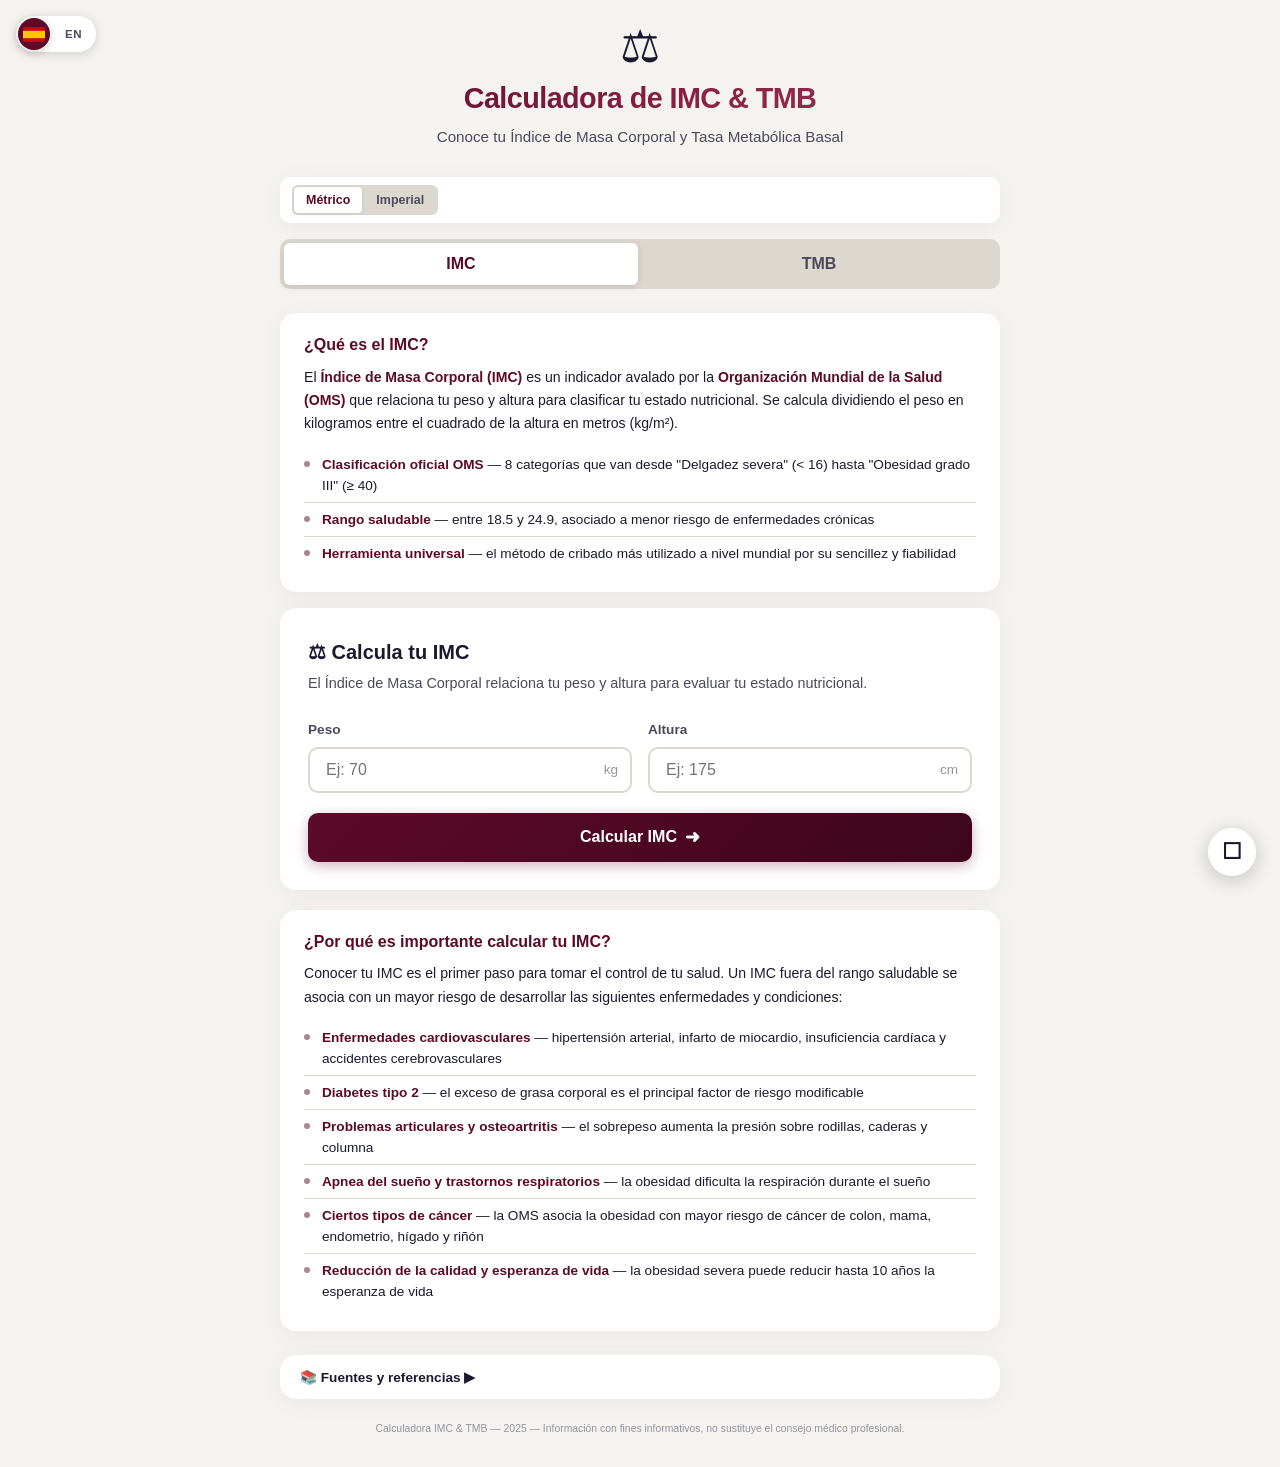
==== index.html @ a9e06d26 "Creación de la calculadora + estilos + scripys" ====
<!DOCTYPE html>
<html lang="es">
<head>
  <meta charset="UTF-8">
  <meta name="viewport" content="width=device-width, initial-scale=1.0">

  <title data-i18n="titulo-pagina">Calculadora IMC y TMB — Calcula tu Índice de Masa Corporal y Tasa Metabólica Basal</title>
  <meta name="description" content="Calcula tu IMC y TMB con medidor animado. Clasificación OMS, déficit y superávit calórico. Gratuito.">
  <meta name="keywords" content="IMC, calculadora IMC, índice masa corporal, TMB, tasa metabólica basal, calorías, déficit calórico, peso saludable">
  <meta name="robots" content="index, follow">
  <meta name="author" content="Calculadora IMC y TMB">
  <meta name="revisit-after" content="7 days">
  <link rel="canonical" href="https://calculadoraimc.es/">

  <meta property="og:title" data-i18n-attr="content" data-i18n-key="og-titulo" content="Calculadora IMC y TMB — Gratuita y con medidor animado">
  <meta property="og:description" data-i18n-attr="content" data-i18n-key="og-desc" content="Calcula tu IMC y TMB al instante. Obtén tu clasificación según la OMS con un medidor visual interactivo.">
  <meta property="og:type" content="website">
  <meta property="og:url" content="https://calculadoraimc.es/">

  <meta name="twitter:card" content="summary_large_image">
  <meta name="twitter:title" data-i18n-attr="content" data-i18n-key="tw-titulo" content="Calculadora IMC y TMB">
  <meta name="twitter:description" data-i18n-attr="content" data-i18n-key="tw-desc" content="Calcula tu IMC y TMB con medidor animado. Clasificación OMS, déficit y superávit calórico.">

  <script type="application/ld+json">
  {
    "@context": "https://schema.org",
    "@type": "WebApplication",
    "name": "Calculadora IMC y TMB",
    "url": "https://calculadoraimc.es/",
    "description": "Calcula tu Índice de Masa Corporal (IMC) y Tasa Metabólica Basal (TMB) de forma gratuita. Incluye medidor animado, clasificación OMS y recomendaciones calóricas.",
    "applicationCategory": "HealthApplication",
    "operatingSystem": "All",
    "browserRequirements": "Requires JavaScript",
    "inLanguage": "es"
  }
  </script>

  <link rel="icon" type="image/svg+xml" href="favicon.svg">
  <link rel="icon" type="image/svg+xml" href="data:image/svg+xml,%3Csvg xmlns='http://www.w3.org/2000/svg' viewBox='0 0 64 64'%3E%3Crect width='64' height='64' rx='12' fill='%235C0A28'/%3E%3Cpath d='M18 36h8l4-18 4 28 4-18 4 8h4' stroke='%23A9A9A9' stroke-width='3.5' fill='none' stroke-linecap='round' stroke-linejoin='round'/%3E%3C/svg%3E">
  <link rel="apple-touch-icon" href="favicon.svg">
  <link rel="stylesheet" href="styles/style.css">
</head>
<body>

  <main class="contenedor">
    <header class="encabezado">
      <div class="icono-encabezado" aria-hidden="true">&#9878;</div>
      <h1 data-i18n="titulo">Calculadora de IMC &amp; TMB</h1>
      <p data-i18n="subtitulo">Conoce tu Índice de Masa Corporal y Tasa Metabólica Basal</p>
    </header>

    <div class="selector-idioma" id="selector-idioma" role="switch" aria-checked="true" aria-label="Cambiar idioma" tabindex="0">
      <div class="pista-idioma" id="pista-idioma">
        <span class="texto-es">ES</span>
        <span class="texto-en">EN</span>
        <div class="deslizador-idioma" id="deslizador-idioma">
          <svg class="bandera" viewBox="0 0 30 20" xmlns="http://www.w3.org/2000/svg">
            <rect width="30" height="20" fill="#C60B1E"/>
            <rect y="5" width="30" height="10" fill="#FFC400"/>
          </svg>
        </div>
      </div>
    </div>

    <div class="barra-herramientas" role="toolbar" aria-label="Opciones">
      <div class="grupo-herramientas">
        <button class="herramienta herramienta-unidad activa" data-unidad="metrico" title="Sistema métrico" aria-label="Cambiar a métrico" data-i18n="metrico">Métrico</button>
        <button class="herramienta herramienta-unidad" data-unidad="imperial" title="Sistema imperial" aria-label="Cambiar a imperial" data-i18n="imperial">Imperial</button>
      </div>
    </div>

    <nav class="pestanas" role="tablist" aria-label="Calculadoras">
      <button class="btn-pestana activo" data-pestana="imc" role="tab" aria-selected="true" id="pestana-imc" aria-controls="panel-imc" data-i18n="pestana-imc">IMC</button>
      <button class="btn-pestana" data-pestana="tmb" role="tab" aria-selected="false" id="pestana-tmb" aria-controls="panel-tmb" data-i18n="pestana-tmb">TMB</button>
    </nav>

    <section class="contenido-pestana activo" id="panel-imc" role="tabpanel" aria-labelledby="pestana-imc">
      <div class="info-box info-superior">
        <h3 class="info-box-titulo" data-i18n="imc-que-es-titulo">¿Qué es el IMC?</h3>
        <p class="info-box-texto" data-i18n="imc-que-es-texto">El <strong>Índice de Masa Corporal (IMC)</strong> es un indicador avalado por la <strong>Organización Mundial de la Salud (OMS)</strong> que relaciona tu peso y altura para clasificar tu estado nutricional. Se calcula dividiendo el peso en kilogramos entre el cuadrado de la altura en metros (kg/m²).</p>
        <ul class="info-box-lista" data-i18n="imc-que-es-lista">
          <li><strong>Clasificación oficial OMS</strong> — 8 categorías que van desde "Delgadez severa" (&lt; 16) hasta "Obesidad grado III" (≥ 40)</li>
          <li><strong>Rango saludable</strong> — entre 18.5 y 24.9, asociado a menor riesgo de enfermedades crónicas</li>
          <li><strong>Herramienta universal</strong> — el método de cribado más utilizado a nivel mundial por su sencillez y fiabilidad</li>
        </ul>
      </div>
      <article class="tarjeta">
        <header class="encabezado-tarjeta">
          <h2 data-i18n="imc-titulo">&#9878; Calcula tu IMC</h2>
          <p data-i18n="imc-desc">El Índice de Masa Corporal relaciona tu peso y altura para evaluar tu estado nutricional.</p>
        </header>
        <form id="formulario-imc" class="formulario" novalidate>
          <div class="fila-formulario">
            <div class="grupo-formulario">
              <label for="peso-imc" data-i18n="peso">Peso <span class="unidad" id="unidad-peso-imc">(kg)</span></label>
              <div class="envoltorio-input">
                <input type="number" id="peso-imc" name="peso" data-i18n-placeholder="placeholder-peso" placeholder="Ej: 70" min="1" max="500" step="0.1" required>
                <span class="unidad-input" id="unidad-input-peso-imc" aria-hidden="true">kg</span>
              </div>
            </div>
            <div class="grupo-formulario">
              <label for="altura-imc" data-i18n="altura">Altura <span class="unidad" id="unidad-altura-imc">(cm)</span></label>
              <div class="envoltorio-input">
                <input type="number" id="altura-imc" name="altura" data-i18n-placeholder="placeholder-altura" placeholder="Ej: 175" min="1" max="300" step="0.1" required>
                <span class="unidad-input" id="unidad-input-altura-imc" aria-hidden="true">cm</span>
              </div>
            </div>
          </div>
          <button type="submit" class="btn btn-primario" id="btn-imc">
            <span class="texto-btn" data-i18n="btn-imc">Calcular IMC</span>
            <span class="icono-btn" aria-hidden="true">&#10140;</span>
          </button>
        </form>
      </article>

      <div class="tarjeta-resultado" id="resultado-imc" style="display:none" role="region" aria-live="polite">
        <div class="contenedor-medidor">
          <svg class="svg-medidor" viewBox="0 0 300 270" aria-hidden="true">
            <defs>
              <linearGradient id="gradiente-medidor" x1="0%" y1="0%" x2="100%" y2="0%">
                <stop offset="0%"   stop-color="#dc2626"/>
                <stop offset="14%"  stop-color="#ef4444"/>
                <stop offset="22%"  stop-color="#f59e0b"/>
                <stop offset="35%"  stop-color="#10b981"/>
                <stop offset="50%"  stop-color="#10b981"/>
                <stop offset="65%"  stop-color="#f59e0b"/>
                <stop offset="78%"  stop-color="#f97316"/>
                <stop offset="90%"  stop-color="#ef4444"/>
                <stop offset="100%" stop-color="#dc2626"/>
              </linearGradient>
            </defs>
            <path class="fondo-medidor" d="M 65.15 234.85 A 120 120 0 1 1 234.85 234.85" fill="none" stroke="#d4d4d4" stroke-width="24" stroke-linecap="round"/>
            <path class="relleno-medidor" id="relleno-medidor" d="M 65.15 234.85 A 120 120 0 1 1 234.85 234.85" fill="none" stroke="url(#gradiente-medidor)" stroke-width="24" stroke-linecap="round" stroke-dasharray="565.487 565.487" stroke-dashoffset="565.487" style="transition: stroke-dashoffset 1.2s cubic-bezier(0.25, 0.46, 0.45, 0.94);"/>
          </svg>
          <output class="valor-medidor" id="valor-medidor" for="peso-imc altura-imc">--</output>
          <span class="etiqueta-medidor" data-i18n="etiqueta-imc">IMC</span>
        </div>

        <div class="info-resultado">
          <div class="categoria-resultado" id="categoria-imc"></div>
          <div class="detalle-resultado" id="detalle-imc"></div>
        </div>

        <div class="rango-peso-ideal" id="rango-peso-ideal" style="display:none">
          <strong data-i18n="peso-ideal-label">&#9679; Peso saludable para tu altura:</strong>
          <span id="texto-rango-peso"></span>
        </div>

        <div class="tabla-imc" role="table" aria-label="Clasificación del IMC según la OMS">
          <div class="encabezado-tabla" role="row" data-i18n="tabla-titulo">Clasificaci&oacute;n del IMC</div>
          <div class="fila-tabla" role="row" data-min="0" data-max="16"><span role="cell">&lt; 16</span><span role="cell" data-i18n="cat-severa">Delgadez severa</span></div>
          <div class="fila-tabla" role="row" data-min="16" data-max="17"><span role="cell">16 - 16.99</span><span role="cell" data-i18n="cat-moderada">Delgadez moderada</span></div>
          <div class="fila-tabla" role="row" data-min="17" data-max="18.5"><span role="cell">17 - 18.49</span><span role="cell" data-i18n="cat-leve">Delgadez leve</span></div>
          <div class="fila-tabla" role="row" data-min="18.5" data-max="25"><span role="cell">18.5 - 24.99</span><span role="cell" data-i18n="cat-normal">Normal</span></div>
          <div class="fila-tabla" role="row" data-min="25" data-max="30"><span role="cell">25 - 29.99</span><span role="cell" data-i18n="cat-sobrepeso">Sobrepeso</span></div>
          <div class="fila-tabla" role="row" data-min="30" data-max="35"><span role="cell">30 - 34.99</span><span role="cell" data-i18n="cat-ob1">Obesidad grado I</span></div>
          <div class="fila-tabla" role="row" data-min="35" data-max="40"><span role="cell">35 - 39.99</span><span role="cell" data-i18n="cat-ob2">Obesidad grado II</span></div>
          <div class="fila-tabla" role="row" data-min="40" data-max="99"><span role="cell">&ge; 40</span><span role="cell" data-i18n="cat-ob3">Obesidad grado III</span></div>
        </div>
      </div>

      <div class="info-box info-inferior">
        <h3 class="info-box-titulo" data-i18n="imc-importancia-titulo">¿Por qué es importante calcular tu IMC?</h3>
        <p class="info-box-texto" data-i18n="imc-importancia-texto">Conocer tu IMC es el primer paso para tomar el control de tu salud. Un IMC fuera del rango saludable se asocia con un mayor riesgo de desarrollar las siguientes enfermedades y condiciones:</p>
        <ul class="info-box-lista" data-i18n="imc-importancia-lista">
          <li><strong>Enfermedades cardiovasculares</strong> — hipertensión arterial, infarto de miocardio, insuficiencia cardíaca y accidentes cerebrovasculares</li>
          <li><strong>Diabetes tipo 2</strong> — el exceso de grasa corporal es el principal factor de riesgo modificable</li>
          <li><strong>Problemas articulares y osteoartritis</strong> — el sobrepeso aumenta la presión sobre rodillas, caderas y columna</li>
          <li><strong>Apnea del sueño y trastornos respiratorios</strong> — la obesidad dificulta la respiración durante el sueño</li>
          <li><strong>Ciertos tipos de cáncer</strong> — la OMS asocia la obesidad con mayor riesgo de cáncer de colon, mama, endometrio, hígado y riñón</li>
          <li><strong>Reducción de la calidad y esperanza de vida</strong> — la obesidad severa puede reducir hasta 10 años la esperanza de vida</li>
        </ul>
      </div>
    </section>

    <section class="contenido-pestana" id="panel-tmb" role="tabpanel" aria-labelledby="pestana-tmb">
      <div class="info-box info-superior">
        <h3 class="info-box-titulo" data-i18n="tmb-que-es-titulo">¿Qué es la Tasa Metabólica Basal?</h3>
        <p class="info-box-texto" data-i18n="tmb-que-es-texto">La <strong>Tasa Metabólica Basal (TMB)</strong> es la cantidad mínima de energía que tu cuerpo necesita en reposo para mantener las funciones vitales: respirar, bombear sangre, mantener la temperatura corporal y la actividad celular. Representa entre el <strong>60 y el 75 %</strong> del gasto calórico total diario.</p>
        <ul class="info-box-lista" data-i18n="tmb-que-es-lista">
          <li><strong>Ecuación Mifflin-St Jeor</strong> — reconocida por la comunidad científica como la más precisa para la población general (1990)</li>
          <li><strong>60–75 % del gasto diario</strong> — la mayor parte de las calorías que quemas son solo para mantenerte vivo</li>
          <li><strong>Factores determinantes</strong> — peso, altura, edad, sexo y composición corporal influyen directamente en tu TMB</li>
        </ul>
      </div>
      <article class="tarjeta">
        <header class="encabezado-tarjeta">
          <h2 data-i18n="tmb-titulo">&#9881; Calcula tu TMB</h2>
          <p data-i18n="tmb-desc">La Tasa Metabólica Basal son las calor&iacute;as que consumes en reposo. Con ella podr&aacute;s planificar tu dieta con precisi&oacute;n.</p>
        </header>
        <form id="formulario-tmb" class="formulario" novalidate>
          <div class="fila-formulario fila-formulario-3">
            <div class="grupo-formulario">
              <label for="peso-tmb" data-i18n="peso">Peso <span class="unidad" id="unidad-peso-tmb">(kg)</span></label>
              <div class="envoltorio-input">
                <input type="number" id="peso-tmb" name="peso" data-i18n-placeholder="placeholder-peso" placeholder="Ej: 70" min="1" max="500" step="0.1" required>
                <span class="unidad-input" id="unidad-input-peso-tmb" aria-hidden="true">kg</span>
              </div>
            </div>
            <div class="grupo-formulario">
              <label for="altura-tmb" data-i18n="altura">Altura <span class="unidad" id="unidad-altura-tmb">(cm)</span></label>
              <div class="envoltorio-input">
                <input type="number" id="altura-tmb" name="altura" data-i18n-placeholder="placeholder-altura" placeholder="Ej: 175" min="1" max="300" step="0.1" required>
                <span class="unidad-input" id="unidad-input-altura-tmb" aria-hidden="true">cm</span>
              </div>
            </div>
            <div class="grupo-formulario">
              <label for="edad-tmb" data-i18n="edad">Edad <span class="unidad">(a&ntilde;os)</span></label>
              <div class="envoltorio-input">
                <input type="number" id="edad-tmb" name="edad" placeholder="Ej: 25" min="1" max="120" required>
                <span class="unidad-input" aria-hidden="true">a&ntilde;os</span>
              </div>
            </div>
          </div>

          <div class="fila-formulario">
            <div class="grupo-formulario">
              <label data-i18n="sexo">Sexo</label>
              <div class="grupo-radio">
                <label class="btn-radio">
                  <input type="radio" name="sexo" value="hombre" checked>
                  <span class="indicador-radio" aria-hidden="true"></span>
                  <span class="etiqueta-radio" data-i18n="hombre">Hombre</span>
                </label>
                <label class="btn-radio">
                  <input type="radio" name="sexo" value="mujer">
                  <span class="indicador-radio" aria-hidden="true"></span>
                  <span class="etiqueta-radio" data-i18n="mujer">Mujer</span>
                </label>
              </div>
            </div>
            <div class="grupo-formulario">
              <label for="actividad-tmb" data-i18n="actividad">Nivel de actividad</label>
              <div class="envoltorio-select">
                <select id="actividad-tmb" name="actividad" required>
                  <option value="1.2" data-i18n="act-sed">Sedentario — poco o ning&uacute;n ejercicio</option>
                  <option value="1.375" data-i18n="act-lig">Ligero — 1-3 d&iacute;as/semana</option>
                  <option value="1.55" selected data-i18n="act-mod">Moderado — 3-5 d&iacute;as/semana</option>
                  <option value="1.725" data-i18n="act-act">Activo — 6-7 d&iacute;as/semana</option>
                  <option value="1.9" data-i18n="act-ext">Muy activo — 2 veces/d&iacute;a o trabajo f&iacute;sico</option>
                </select>
                <span class="flecha-select" aria-hidden="true">&#9660;</span>
              </div>
            </div>
          </div>

          <button type="submit" class="btn btn-primario" id="btn-tmb">
            <span class="texto-btn" data-i18n="btn-tmb">Calcular TMB</span>
            <span class="icono-btn" aria-hidden="true">&#10140;</span>
          </button>
        </form>
      </article>

      <div class="tarjeta-resultado" id="resultado-tmb" style="display:none" role="region" aria-live="polite">
        <div class="cuadricula-tmb">
          <div class="metrica-tmb">
            <output class="valor-metrica" id="tmb-valor">0</output>
            <div class="etiqueta-metrica">TMB <span class="unidad">kcal/d&iacute;a</span></div>
            <div class="descripcion-metrica" data-i18n="desc-tmb">Metabolismo basal en reposo</div>
          </div>
          <div class="separador-tmb" aria-hidden="true">&rarr;</div>
          <div class="metrica-tmb">
            <output class="valor-metrica" id="tdee-valor">0</output>
            <div class="etiqueta-metrica">TDEE <span class="unidad">kcal/d&iacute;a</span></div>
            <div class="descripcion-metrica" data-i18n="desc-tdee">Gasto energ&eacute;tico total</div>
          </div>
        </div>

        <div class="recomendaciones-tmb">
          <div class="tarjeta-recomendacion recomendacion-deficit">
            <div class="titulo-recomendacion" data-i18n="deficit-tit">D&eacute;ficit <span class="emoji-recomendacion" aria-hidden="true">&#128200;</span></div>
            <output class="valor-recomendacion" id="deficit-valor">0</output>
            <div class="descripcion-recomendacion" data-i18n="deficit-desc">kcal/d&iacute;a para perder <span id="perdida-valor">0</span> <span class="unidad-perdida" id="unidad-perdida">kg</span>/semana</div>
          </div>
          <div class="tarjeta-recomendacion recomendacion-mant">
            <div class="titulo-recomendacion" data-i18n="mant-tit">Mantenimiento <span class="emoji-recomendacion" aria-hidden="true">&#9888;</span></div>
            <output class="valor-recomendacion" id="mant-valor">0</output>
            <div class="descripcion-recomendacion" data-i18n="mant-desc">kcal/d&iacute;a para mantener tu peso</div>
          </div>
          <div class="tarjeta-recomendacion recomendacion-super">
            <div class="titulo-recomendacion" data-i18n="super-tit">Super&aacute;vit <span class="emoji-recomendacion" aria-hidden="true">&#128170;</span></div>
            <output class="valor-recomendacion" id="superavit-valor">0</output>
            <div class="descripcion-recomendacion" data-i18n="super-desc">kcal/d&iacute;a para ganar <span id="ganancia-valor">0</span> <span class="unidad-ganancia" id="unidad-ganancia">kg</span>/semana</div>
          </div>
        </div>

        <div class="nota-tmb" data-i18n="tmb-nota">
          <strong>&#9432; Nota:</strong> Estas cifras son estimaciones basadas en la ecuaci&oacute;n Mifflin-St Jeor. Consulta a un profesional de la salud antes de iniciar cualquier dieta o plan de ejercicio.
        </div>
      </div>

      <div class="info-box info-inferior">
        <h3 class="info-box-titulo" data-i18n="tmb-importancia-titulo">¿Por qué es importante calcular tu TMB?</h3>
        <p class="info-box-texto" data-i18n="tmb-importancia-texto">Conocer tu TMB es la base de cualquier plan nutricional respaldado por la ciencia. Te permite entender cuánta energía gasta tu cuerpo y ajustar tu alimentación según tus objetivos:</p>
        <ul class="info-box-lista" data-i18n="tmb-importancia-lista">
          <li><strong>Calcular tu Gasto Energético Total (TDEE)</strong> — multiplicando tu TMB por tu nivel de actividad física (1.2 a 1.9) obtienes las calorías que realmente necesitas al día</li>
          <li><strong>Perder peso de forma controlada</strong> — un déficit de ~500 kcal/día permite perder aproximadamente 0.5 kg por semana de manera segura</li>
          <li><strong>Ganar masa muscular</strong> — un superávit de ~300–500 kcal/día proporciona la energía extra necesaria para la síntesis muscular</li>
          <li><strong>Mantener tu peso a largo plazo</strong> — ajustar tu ingesta a tu TDEE evita el efecto rebote después de una dieta</li>
          <li><strong>Planificar según tu actividad</strong> — desde sedentario (×1.2) hasta muy activo (×1.9), adaptas tu nutrición a tu estilo de vida real</li>
        </ul>
      </div>
    </section>

    <div class="referencias" id="referencias">
      <button class="ref-toggle" id="ref-toggle" data-i18n="ref-titulo">📚 Fuentes y referencias ▶</button>
      <div class="ref-lista" id="ref-lista">
        <ol>
          <li><a href="https://www.who.int/news-room/fact-sheets/detail/obesity-and-overweight" target="_blank" rel="noopener noreferrer" data-i18n="ref-1">WHO — Obesity and overweight (clasificación del IMC y prevalencia global)</a></li>
          <li><a href="https://www.who.int/data/gho/data/themes/topics/topic-details/GHO/body-mass-index" target="_blank" rel="noopener noreferrer" data-i18n="ref-2">WHO Global Health Observatory — Body mass index (BMI) data portal</a></li>
          <li><a href="https://www.cdc.gov/bmi/adult-calculator/bmi-categories.html" target="_blank" rel="noopener noreferrer" data-i18n="ref-3">CDC — Adult BMI Categories (clasificación oficial de EE.UU.)</a></li>
          <li><a href="https://www.nhlbi.nih.gov/health/educational/lose_wt/BMI/bmicalc.htm" target="_blank" rel="noopener noreferrer" data-i18n="ref-4">NHLBI / NIH — Calculate Your BMI (National Heart, Lung, and Blood Institute)</a></li>
          <li><a href="https://www.heart.org/en/healthy-living/healthy-eating/losing-weight/bmi-in-adults" target="_blank" rel="noopener noreferrer" data-i18n="ref-5">American Heart Association — Body Mass Index in Adults</a></li>
          <li><a href="https://pubmed.ncbi.nlm.nih.gov/2305711/" target="_blank" rel="noopener noreferrer" data-i18n="ref-6">PubMed / NIH — Mifflin-St Jeor original study (Am J Clin Nutr, 1990)</a></li>
          <li><a href="https://www.aesan.gob.es/" target="_blank" rel="noopener noreferrer" data-i18n="ref-7">AESAN — Agencia Española de Seguridad Alimentaria y Nutrición</a></li>
          <li><a href="https://www.seen.es/calculadoras/calculadora-imc" target="_blank" rel="noopener noreferrer" data-i18n="ref-8">SEEN — Sociedad Española de Endocrinología y Nutrición</a></li>
        </ol>
      </div>
    </div>
  </main>

  <footer class="pie-pagina">
    <p><small data-i18n="footer">Calculadora IMC &amp; TMB &mdash; 2025 &mdash; Informaci&oacute;n con fines informativos, no sustituye el consejo m&eacute;dico profesional.</small></p>
  </footer>

  <button class="herramienta btn-modo-oscuro-fijo" id="btn-modo-oscuro" title="Modo oscuro" aria-label="Alternar modo oscuro">
    <span class="icono-modo" id="icono-modo">&#9790;</span>
  </button>

  <script src="scripts/script.js" defer></script>
</body>
</html>
---- styles/style.css ----
/* ============================================
   Calculadora IMC & TMB — Estilos
   Paleta: Deep Burgundy #5C0A28 | Silver #A9A9A9
   ============================================ */

 *,*::before,*::after {
  box-sizing: border-box;
  margin: 0;
  padding: 0;
}

:root {
  --vino: #5C0A28;
  --vino-oscuro: #3D051B;
  --vino-claro: #7A1C3D;
  --vino-brillante: #A83256;
  --plata: #A9A9A9;
  --plata-claro: #D4D4D4;
  --plata-oscuro: #808080;
  --fondo: #F5F3F0;
  --superficie: #FFFFFF;
  --texto: #1a1a2e;
  --texto-secundario: #4a4a5a;
  --texto-sutil: #9494a0;
  --borde: #dcd8d0;
  --borde-enfoque: #5C0A28;
  --exito: #10b981;
  --exito-fondo: #ecfdf5;
  --advertencia: #f59e0b;
  --advertencia-fondo: #fffbeb;
  --peligro: #ef4444;
  --peligro-fondo: #fef2f2;
  --naranja: #f97316;
  --naranja-fondo: #fff7ed;
  --purpura: #8b5cf6;
  --purpura-fondo: #f5f3ff;

  --sombra: 0 4px 24px rgba(92,10,40,0.06);
  --sombra-fuerte: 0 8px 32px rgba(92,10,40,0.10);
  --radio: 16px;
  --radio-pequeno: 10px;
  --radio-mini: 6px;
  --transicion: 0.3s cubic-bezier(0.4, 0, 0.2, 1);
}

html[data-tema="oscuro"] {
  --vino: #A83256;
  --vino-oscuro: #8B1A3E;
  --vino-claro: #C44A6E;
  --vino-brillante: #E06686;
  --plata: #808080;
  --plata-claro: #4a4a5a;
  --plata-oscuro: #A9A9A9;
  --fondo: #121212;
  --superficie: #1e1e2e;
  --texto: #e4e4e7;
  --texto-secundario: #a1a1aa;
  --texto-sutil: #71717a;
  --borde: #3f3f46;
  --borde-enfoque: #A83256;
  --exito-fondo: #064e3b;
  --advertencia-fondo: #451a03;
  --peligro-fondo: #450a0a;
  --naranja-fondo: #431407;
  --purpura-fondo: #2e1065;

  --sombra: 0 4px 24px rgba(0,0,0,0.4);
  --sombra-fuerte: 0 8px 32px rgba(0,0,0,0.5);
}

html {
  font-size: 16px;
  scroll-behavior: smooth;
}

body {
  font-family: -apple-system, BlinkMacSystemFont, 'Segoe UI', Roboto, 'Helvetica Neue', Arial, sans-serif;
  background: var(--fondo);
  color: var(--texto);
  line-height: 1.6;
  min-height: 100vh;
  display: flex;
  flex-direction: column;
  align-items: center;
  padding: 24px;
}

/* ==========================================
   Encabezado
   ========================================== */

.encabezado {
  text-align: center;
  margin-bottom: 28px;
}

.icono-encabezado {
  font-size: 2.8rem;
  line-height: 1;
  margin-bottom: 6px;
}

.encabezado h1 {
  font-size: 1.8rem;
  font-weight: 800;
  letter-spacing: -0.02em;
  background: linear-gradient(135deg, var(--vino), var(--vino-brillante));
  -webkit-background-clip: text;
  background-clip: text;
  -webkit-text-fill-color: transparent;
  margin-bottom: 4px;
}

.encabezado p {
  color: var(--texto-secundario);
  font-size: 0.95rem;
}

/* ==========================================
   Barra de herramientas
   ========================================== */

.barra-herramientas {
  display: flex;
  align-items: center;
  gap: 8px;
  margin-bottom: 16px;
  padding: 8px 12px;
  background: var(--superficie);
  border-radius: var(--radio-pequeno);
  box-shadow: var(--sombra);
}

.grupo-herramientas {
  display: flex;
  gap: 2px;
  background: var(--borde);
  border-radius: var(--radio-mini);
  padding: 2px;
}

.herramienta {
  padding: 6px 12px;
  border: none;
  background: transparent;
  color: var(--texto-secundario);
  font-size: 0.78rem;
  font-weight: 600;
  border-radius: 4px;
  cursor: pointer;
  transition: var(--transicion);
  font-family: inherit;
}

.herramienta:hover {
  color: var(--texto);
}

.herramienta.activa {
  background: var(--superficie);
  color: var(--vino);
  box-shadow: 0 1px 4px rgba(0,0,0,0.08);
}

.btn-modo-oscuro-fijo {
  position: fixed;
  bottom: 24px;
  right: 24px;
  z-index: 999;
  width: 48px;
  height: 48px;
  padding: 0;
  border: none;
  background: var(--superficie);
  color: var(--texto);
  font-size: 1.4rem;
  line-height: 1;
  border-radius: 50%;
  cursor: pointer;
  box-shadow: 0 4px 20px rgba(0,0,0,0.2);
  transition: transform 0.3s ease, box-shadow 0.3s ease, background 0.3s ease;
  display: flex;
  align-items: center;
  justify-content: center;
}

.btn-modo-oscuro-fijo:hover {
  transform: scale(1.1);
  box-shadow: 0 6px 28px rgba(0,0,0,0.3);
}

.btn-modo-oscuro-fijo:active {
  transform: scale(0.95);
}

.icono-modo {
  display: inline-block;
  transition: transform 0.3s ease;
  pointer-events: none;
}

html[data-tema="oscuro"] .icono-modo {
  transform: rotate(360deg);
}

/* ==========================================
   Selector de idioma (toggler deslizante)
   ========================================== */

.selector-idioma {
  position: fixed;
  top: 16px;
  left: 16px;
  z-index: 1000;
  cursor: pointer;
  user-select: none;
}

.pista-idioma {
  position: relative;
  width: 80px;
  height: 36px;
  background: var(--superficie);
  border-radius: 18px;
  box-shadow: 0 2px 12px rgba(0,0,0,0.15);
  display: flex;
  align-items: center;
  justify-content: space-between;
  padding: 0 14px;
  transition: background 0.3s ease;
}

.texto-es,
.texto-en {
  font-size: 0.72rem;
  font-weight: 700;
  color: var(--texto-secundario);
  z-index: 1;
  pointer-events: none;
  letter-spacing: 0.5px;
}

.deslizador-idioma {
  position: absolute;
  top: 2px;
  left: 2px;
  width: 32px;
  height: 32px;
  border-radius: 50%;
  background: var(--vino);
  box-shadow: 0 2px 8px rgba(0,0,0,0.2);
  transition: left 0.35s cubic-bezier(0.4, 0, 0.2, 1);
  display: flex;
  align-items: center;
  justify-content: center;
  overflow: hidden;
  z-index: 2;
  pointer-events: none;
}

.selector-idioma.en .deslizador-idioma {
  left: calc(100% - 34px);
}

.bandera {
  width: 22px;
  height: 15px;
  border-radius: 2px;
  display: block;
}

/* ==========================================
   Rango peso ideal
   ========================================== */

.rango-peso-ideal {
  font-size: 0.85rem;
  color: var(--texto);
  background: var(--exito-fondo);
  padding: 10px 14px;
  border-radius: var(--radio-pequeno);
  margin-bottom: 16px;
  border-left: 3px solid var(--exito);
  text-align: center;
}

.rango-peso-ideal strong {
  display: block;
  margin-bottom: 2px;
}

/* ==========================================
   Contenedor
   ========================================== */

.contenedor {
  width: 100%;
  max-width: 720px;
}

/* ==========================================
   Pestañas
   ========================================== */

.pestanas {
  display: flex;
  gap: 4px;
  background: var(--borde);
  border-radius: var(--radio-pequeno);
  padding: 4px;
  margin-bottom: 24px;
}

.btn-pestana {
  flex: 1;
  padding: 12px 20px;
  border: none;
  background: transparent;
  color: var(--texto-secundario);
  font-size: 1rem;
  font-weight: 600;
  border-radius: var(--radio-mini);
  cursor: pointer;
  transition: var(--transicion);
}

.btn-pestana:hover {
  color: var(--texto);
  background: rgba(255,255,255,0.5);
}

.btn-pestana.activo {
  background: var(--superficie);
  color: var(--vino);
  box-shadow: 0 2px 8px rgba(92,10,40,0.12);
}

.contenido-pestana {
  display: none;
  animation: aparecer 0.4s ease;
}

.contenido-pestana.activo {
  display: block;
}

@keyframes aparecer {
  from { opacity: 0; transform: translateY(12px); }
  to { opacity: 1; transform: translateY(0); }
}

/* ==========================================
   Info boxes (superior / inferior)
   ========================================== */

.info-box {
  background: var(--superficie);
  border-radius: var(--radio);
  box-shadow: var(--sombra);
  padding: 22px 24px;
}

.info-superior {
  margin-bottom: 16px;
}

.info-inferior {
  margin-top: 20px;
}

.info-box-titulo {
  font-size: 1rem;
  font-weight: 700;
  color: var(--vino);
  margin-bottom: 10px;
  line-height: 1.3;
}

.info-box-texto {
  font-size: 0.88rem;
  line-height: 1.65;
  color: var(--texto);
  margin-bottom: 12px;
}

.info-box-texto strong,
.info-box-lista strong {
  color: var(--vino);
  font-weight: 600;
}

.info-box-lista {
  list-style: none;
  padding: 0;
  margin: 0;
}

.info-box-lista li {
  position: relative;
  padding: 6px 0 6px 18px;
  font-size: 0.85rem;
  line-height: 1.55;
  color: var(--texto);
  border-bottom: 1px solid var(--borde);
}

.info-box-lista li:last-child {
  border-bottom: none;
}

.info-box-lista li::before {
  content: '';
  position: absolute;
  left: 0;
  top: 13px;
  width: 6px;
  height: 6px;
  border-radius: 50%;
  background: var(--vino);
  opacity: 0.5;
}

/* ==========================================
   Referencias (collapsible)
   ========================================== */

.referencias {
  margin-top: 24px;
  background: var(--superficie);
  border-radius: var(--radio);
  box-shadow: var(--sombra);
  overflow: hidden;
}

.ref-toggle {
  width: 100%;
  padding: 14px 20px;
  border: none;
  background: transparent;
  color: var(--texto);
  font-size: 0.85rem;
  font-weight: 600;
  cursor: pointer;
  text-align: left;
  font-family: inherit;
  transition: background 0.2s ease;
}

.ref-toggle:hover {
  background: rgba(92,10,40,0.04);
}

html[data-tema="oscuro"] .ref-toggle:hover {
  background: rgba(168,50,86,0.1);
}

.ref-lista {
  display: none;
  padding: 0 20px 16px;
}

.ref-lista ol {
  margin: 0;
  padding: 0 0 0 20px;
}

.ref-lista li {
  font-size: 0.8rem;
  line-height: 1.6;
  color: var(--texto-secundario);
  padding: 2px 0;
}

.ref-lista a {
  color: var(--vino);
  text-decoration: none;
  word-break: break-all;
}

.ref-lista a:hover {
  text-decoration: underline;
}

/* ==========================================
   Tarjeta
   ========================================== */

.tarjeta {
  background: var(--superficie);
  border-radius: var(--radio);
  box-shadow: var(--sombra);
  padding: 28px;
  margin-bottom: 20px;
}

.encabezado-tarjeta {
  margin-bottom: 24px;
}

.encabezado-tarjeta h2 {
  font-size: 1.25rem;
  font-weight: 700;
  margin-bottom: 4px;
  display: flex;
  align-items: center;
  gap: 8px;
}

.encabezado-tarjeta p {
  color: var(--texto-secundario);
  font-size: 0.9rem;
}

/* ==========================================
   Formulario
   ========================================== */

.formulario {
  display: flex;
  flex-direction: column;
  gap: 20px;
}

.fila-formulario {
  display: grid;
  grid-template-columns: 1fr 1fr;
  gap: 16px;
}

.fila-formulario-3 {
  grid-template-columns: 1fr 1fr 1fr;
}

.grupo-formulario {
  display: flex;
  flex-direction: column;
  gap: 6px;
}

.grupo-formulario label {
  font-size: 0.85rem;
  font-weight: 600;
  color: var(--texto-secundario);
}

.unidad {
  color: var(--texto-sutil);
  font-weight: 400;
}

.envoltorio-input {
  position: relative;
}

.envoltorio-input input,
.envoltorio-select select {
  width: 100%;
  padding: 12px 16px;
  padding-right: 44px;
  border: 2px solid var(--borde);
  border-radius: var(--radio-pequeno);
  font-size: 1rem;
  background: var(--superficie);
  color: var(--texto);
  transition: var(--transicion);
  outline: none;
  -moz-appearance: textfield;
}

.envoltorio-input input::-webkit-outer-spin-button,
.envoltorio-input input::-webkit-inner-spin-button {
  -webkit-appearance: none;
  margin: 0;
}

.envoltorio-input input:focus {
  border-color: var(--borde-enfoque);
  box-shadow: 0 0 0 3px rgba(92,10,40,0.10);
}

.unidad-input {
  position: absolute;
  right: 14px;
  top: 50%;
  transform: translateY(-50%);
  color: var(--texto-sutil);
  font-size: 0.85rem;
  font-weight: 500;
  pointer-events: none;
}

.envoltorio-select {
  position: relative;
}

.envoltorio-select select {
  padding-right: 40px;
  appearance: none;
  -webkit-appearance: none;
  cursor: pointer;
  background: var(--superficie);
}

.envoltorio-select select:focus {
  border-color: var(--borde-enfoque);
  box-shadow: 0 0 0 3px rgba(92,10,40,0.10);
}

.flecha-select {
  position: absolute;
  right: 14px;
  top: 50%;
  transform: translateY(-50%);
  color: var(--texto-sutil);
  font-size: 0.65rem;
  pointer-events: none;
}

/* ==========================================
   Radio buttons
   ========================================== */

.grupo-radio {
  display: flex;
  gap: 12px;
}

.btn-radio {
  flex: 1;
  display: flex;
  align-items: center;
  gap: 8px;
  padding: 10px 16px;
  border: 2px solid var(--borde);
  border-radius: var(--radio-pequeno);
  cursor: pointer;
  transition: var(--transicion);
  position: relative;
}

.btn-radio:hover {
  border-color: var(--vino);
  background: rgba(92,10,40,0.03);
}

.btn-radio input {
  position: absolute;
  opacity: 0;
  pointer-events: none;
}

.btn-radio input:checked + .indicador-radio {
  border-color: var(--vino);
  background: var(--vino);
}

.btn-radio input:checked + .indicador-radio::after {
  transform: scale(1);
}

.btn-radio input:checked ~ .etiqueta-radio {
  color: var(--vino);
  font-weight: 600;
}

.indicador-radio {
  width: 20px;
  height: 20px;
  border: 2px solid var(--texto-sutil);
  border-radius: 50%;
  display: flex;
  align-items: center;
  justify-content: center;
  transition: var(--transicion);
  flex-shrink: 0;
}

.indicador-radio::after {
  content: '';
  width: 8px;
  height: 8px;
  background: white;
  border-radius: 50%;
  transform: scale(0);
  transition: var(--transicion);
}

.etiqueta-radio {
  font-size: 0.9rem;
  font-weight: 500;
  transition: var(--transicion);
}

/* ==========================================
   Botón
   ========================================== */

.btn {
  display: inline-flex;
  align-items: center;
  justify-content: center;
  gap: 8px;
  padding: 14px 28px;
  border: none;
  border-radius: var(--radio-pequeno);
  font-size: 1rem;
  font-weight: 600;
  cursor: pointer;
  transition: var(--transicion);
  width: 100%;
}

.btn-primario {
  background: linear-gradient(135deg, var(--vino), var(--vino-oscuro));
  color: white;
  box-shadow: 0 4px 14px rgba(92,10,40,0.30);
}

.btn-primario:hover {
  transform: translateY(-2px);
  box-shadow: 0 6px 20px rgba(92,10,40,0.40);
}

.btn-primario:active {
  transform: translateY(0);
}

.icono-btn {
  font-size: 1.1rem;
  transition: var(--transicion);
}

.btn:hover .icono-btn {
  transform: translateX(4px);
}

/* ==========================================
   Tarjeta resultado
   ========================================== */

.tarjeta-resultado {
  background: var(--superficie);
  border-radius: var(--radio);
  box-shadow: var(--sombra-fuerte);
  padding: 28px;
  margin-bottom: 20px;
  animation: subir 0.5s ease;
}

@keyframes subir {
  from { opacity: 0; transform: translateY(20px); }
  to { opacity: 1; transform: translateY(0); }
}

/* ==========================================
   Medidor SVG
   ========================================== */

.contenedor-medidor {
  position: relative;
  display: flex;
  flex-direction: column;
  align-items: center;
  margin-bottom: 16px;
}

.svg-medidor {
  width: 100%;
  max-width: 280px;
  height: auto;
  display: block;
}

.fondo-medidor {
  stroke: var(--plata-claro);
}

.relleno-medidor {
  filter: drop-shadow(0 0 8px rgba(92,10,40,0.15));
}

.valor-medidor {
  position: absolute;
  top: 55%;
  left: 50%;
  transform: translate(-50%, -50%);
  font-size: 2.8rem;
  font-weight: 800;
  color: var(--texto);
  line-height: 1;
  z-index: 1;
  background: none;
  border: none;
}

.etiqueta-medidor {
  position: absolute;
  top: calc(55% + 34px);
  left: 50%;
  transform: translateX(-50%);
  font-size: 0.85rem;
  font-weight: 600;
  color: var(--texto-sutil);
  text-transform: uppercase;
  letter-spacing: 0.08em;
  z-index: 1;
}

/* ==========================================
   Info resultado
   ========================================== */

.info-resultado {
  text-align: center;
  margin-bottom: 20px;
}

.categoria-resultado {
  font-size: 1.4rem;
  font-weight: 700;
  margin-bottom: 2px;
}

.detalle-resultado {
  font-size: 0.9rem;
  color: var(--texto-secundario);
}

.consejo-resultado {
  font-size: 0.85rem;
  font-weight: 500;
  color: var(--texto);
  background: rgba(92,10,40,0.04);
  padding: 10px 14px;
  border-radius: var(--radio-pequeno);
  margin-top: 12px;
  border-left: 3px solid var(--vino);
}

/* ==========================================
   Tabla IMC
   ========================================== */

.tabla-imc {
  border: 1px solid var(--borde);
  border-radius: var(--radio-pequeno);
  overflow: hidden;
  font-size: 0.85rem;
}

.encabezado-tabla {
  background: rgba(92,10,40,0.04);
  padding: 10px 16px;
  font-weight: 700;
  color: var(--vino);
  border-bottom: 1px solid var(--borde);
}

.fila-tabla {
  display: flex;
  justify-content: space-between;
  padding: 8px 16px;
  border-bottom: 1px solid var(--borde);
  transition: var(--transicion);
}

.fila-tabla:last-child {
  border-bottom: none;
}

.fila-tabla.resaltado {
  background: var(--vino);
  color: white;
  font-weight: 600;
}

.fila-tabla span:first-child {
  color: var(--texto-sutil);
}

.fila-tabla.resaltado span:first-child {
  color: rgba(255,255,255,0.8);
}

/* ==========================================
   TMB — Grid métricas
   ========================================== */

.cuadricula-tmb {
  display: flex;
  align-items: center;
  gap: 12px;
  margin-bottom: 24px;
}

.metrica-tmb {
  flex: 1;
  text-align: center;
  padding: 20px 12px;
  background: rgba(92,10,40,0.04);
  border-radius: var(--radio-pequeno);
}

.valor-metrica {
  font-size: 2rem;
  font-weight: 800;
  color: var(--vino);
  line-height: 1.2;
  background: none;
  border: none;
}

.etiqueta-metrica {
  font-size: 0.85rem;
  font-weight: 600;
  color: var(--texto-secundario);
  margin-bottom: 2px;
}

.etiqueta-metrica .unidad {
  font-weight: 400;
}

.descripcion-metrica {
  font-size: 0.75rem;
  color: var(--texto-sutil);
}

.separador-tmb {
  font-size: 1.5rem;
  color: var(--texto-sutil);
  flex-shrink: 0;
}

/* ==========================================
   Recomendaciones TMB
   ========================================== */

.recomendaciones-tmb {
  display: grid;
  grid-template-columns: 1fr 1fr 1fr;
  gap: 12px;
  margin-bottom: 16px;
}

.tarjeta-recomendacion {
  padding: 16px 12px;
  border-radius: var(--radio-pequeno);
  text-align: center;
  border: 1px solid var(--borde);
  transition: var(--transicion);
}

.tarjeta-recomendacion:hover {
  transform: translateY(-4px);
  box-shadow: var(--sombra);
}

.recomendacion-deficit {
  background: var(--advertencia-fondo);
  border-color: #fde68a;
}

.recomendacion-mant {
  background: var(--exito-fondo);
  border-color: #a7f3d0;
}

.recomendacion-super {
  background: var(--purpura-fondo);
  border-color: #ddd6fe;
}

.titulo-recomendacion {
  font-size: 0.75rem;
  font-weight: 700;
  text-transform: uppercase;
  letter-spacing: 0.04em;
  margin-bottom: 6px;
  color: var(--texto-secundario);
}

.emoji-recomendacion {
  font-size: 0.9rem;
}

.valor-recomendacion {
  font-size: 1.4rem;
  font-weight: 800;
  margin-bottom: 2px;
  background: none;
  border: none;
}

.recomendacion-deficit .valor-recomendacion { color: var(--naranja); }
.recomendacion-mant .valor-recomendacion { color: var(--exito); }
.recomendacion-super .valor-recomendacion { color: var(--purpura); }

.descripcion-recomendacion {
  font-size: 0.72rem;
  color: var(--texto-sutil);
  line-height: 1.4;
}

.nota-tmb {
  font-size: 0.78rem;
  color: var(--texto-sutil);
  padding: 12px 16px;
  background: rgba(92,10,40,0.03);
  border-radius: var(--radio-pequeno);
  line-height: 1.5;
}

/* ==========================================
   Error formulario
   ========================================== */

.error-formulario {
  color: var(--peligro);
  font-size: 0.85rem;
  padding: 8px 12px;
  background: var(--peligro-fondo);
  border-radius: var(--radio-pequeno);
  margin-top: -8px;
}

/* ==========================================
   Pie de página
   ========================================== */

.pie-pagina {
  width: 100%;
  max-width: 720px;
  text-align: center;
  padding: 20px 0 4px;
  font-size: 0.78rem;
  color: var(--texto-sutil);
}

.pie-pagina a {
  color: var(--vino);
  text-decoration: none;
}

.pie-pagina a:hover {
  text-decoration: underline;
}

/* ==========================================
   Responsive
   ========================================== */

@media (max-width: 640px) {
  body {
    padding: 12px;
  }

  .encabezado h1 {
    font-size: 1.4rem;
  }

  .tarjeta,
  .tarjeta-resultado {
    padding: 20px 16px;
  }

  .fila-formulario {
    grid-template-columns: 1fr;
  }

  .fila-formulario-3 {
    grid-template-columns: 1fr;
  }

  .cuadricula-tmb {
    flex-direction: column;
  }

  .separador-tmb {
    display: none;
  }

  .recomendaciones-tmb {
    grid-template-columns: 1fr;
  }

  .svg-medidor {
    max-width: 240px;
  }

  .valor-medidor {
    font-size: 2rem;
  }

  .etiqueta-medidor {
    top: calc(55% + 28px);
  }

  .pestanas {
    flex-direction: row;
  }

  .btn-pestana {
    font-size: 0.9rem;
    padding: 10px 14px;
  }

  .grupo-radio {
    flex-direction: column;
  }
}

@media (min-width: 641px) and (max-width: 768px) {
  .recomendaciones-tmb {
    grid-template-columns: 1fr 1fr;
  }

  .recomendaciones-tmb .tarjeta-recomendacion:last-child {
    grid-column: span 2;
  }
}
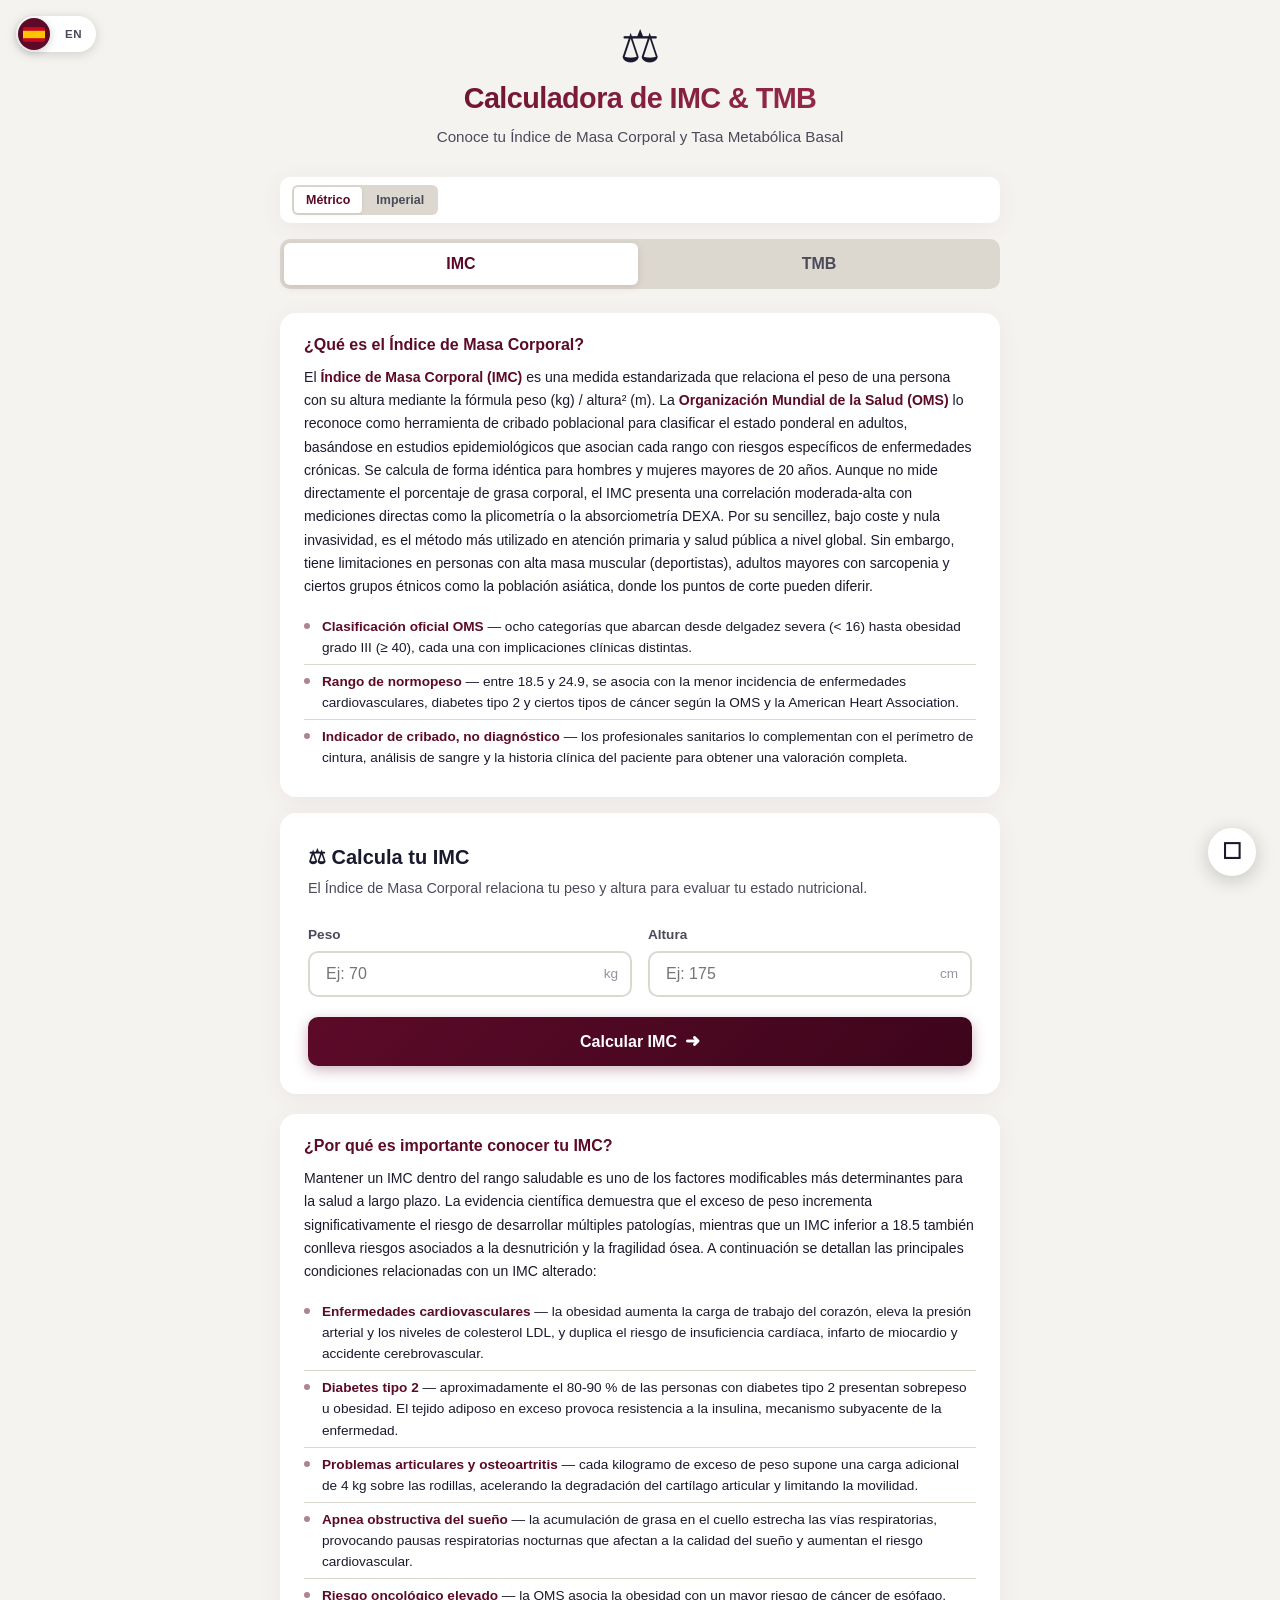
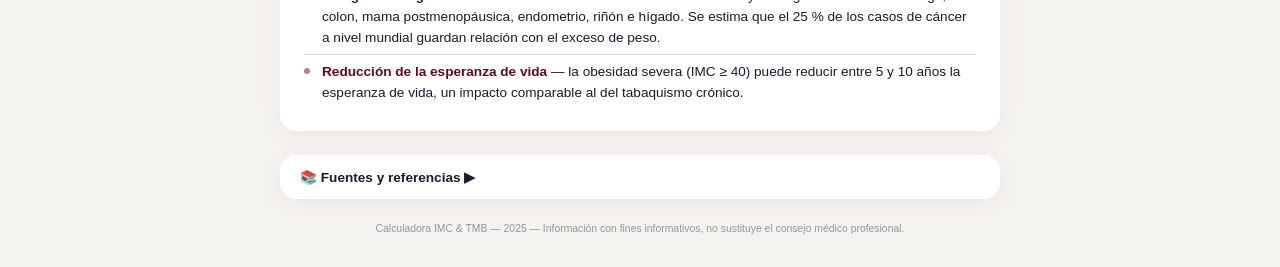
==== commit 65502539: "Actualización de la información de la web + referencias" ====
--- a/index.html
+++ b/index.html
@@ -76,12 +76,12 @@
 
     <section class="contenido-pestana activo" id="panel-imc" role="tabpanel" aria-labelledby="pestana-imc">
       <div class="info-box info-superior">
-        <h3 class="info-box-titulo" data-i18n="imc-que-es-titulo">¿Qué es el IMC?</h3>
-        <p class="info-box-texto" data-i18n="imc-que-es-texto">El <strong>Índice de Masa Corporal (IMC)</strong> es un indicador avalado por la <strong>Organización Mundial de la Salud (OMS)</strong> que relaciona tu peso y altura para clasificar tu estado nutricional. Se calcula dividiendo el peso en kilogramos entre el cuadrado de la altura en metros (kg/m²).</p>
+        <h3 class="info-box-titulo" data-i18n="imc-que-es-titulo">¿Qué es el Índice de Masa Corporal?</h3>
+        <p class="info-box-texto" data-i18n="imc-que-es-texto">El <strong>Índice de Masa Corporal (IMC)</strong> es una medida estandarizada que relaciona el peso de una persona con su altura mediante la fórmula peso (kg) / altura² (m). La <strong>Organización Mundial de la Salud (OMS)</strong> lo reconoce como herramienta de cribado poblacional para clasificar el estado ponderal en adultos, basándose en estudios epidemiológicos que asocian cada rango con riesgos específicos de enfermedades crónicas. Se calcula de forma idéntica para hombres y mujeres mayores de 20 años. Aunque no mide directamente el porcentaje de grasa corporal, el IMC presenta una correlación moderada-alta con mediciones directas como la plicometría o la absorciometría DEXA. Por su sencillez, bajo coste y nula invasividad, es el método más utilizado en atención primaria y salud pública a nivel global. Sin embargo, tiene limitaciones en personas con alta masa muscular (deportistas), adultos mayores con sarcopenia y ciertos grupos étnicos como la población asiática, donde los puntos de corte pueden diferir.</p>
         <ul class="info-box-lista" data-i18n="imc-que-es-lista">
-          <li><strong>Clasificación oficial OMS</strong> — 8 categorías que van desde "Delgadez severa" (&lt; 16) hasta "Obesidad grado III" (≥ 40)</li>
-          <li><strong>Rango saludable</strong> — entre 18.5 y 24.9, asociado a menor riesgo de enfermedades crónicas</li>
-          <li><strong>Herramienta universal</strong> — el método de cribado más utilizado a nivel mundial por su sencillez y fiabilidad</li>
+          <li><strong>Clasificación oficial OMS</strong> — ocho categorías que abarcan desde delgadez severa (&lt; 16) hasta obesidad grado III (≥ 40), cada una con implicaciones clínicas distintas.</li>
+          <li><strong>Rango de normopeso</strong> — entre 18.5 y 24.9, se asocia con la menor incidencia de enfermedades cardiovasculares, diabetes tipo 2 y ciertos tipos de cáncer según la OMS y la American Heart Association.</li>
+          <li><strong>Indicador de cribado, no diagnóstico</strong> — los profesionales sanitarios lo complementan con el perímetro de cintura, análisis de sangre y la historia clínica del paciente para obtener una valoración completa.</li>
         </ul>
       </div>
       <article class="tarjeta">
@@ -160,15 +160,15 @@
       </div>
 
       <div class="info-box info-inferior">
-        <h3 class="info-box-titulo" data-i18n="imc-importancia-titulo">¿Por qué es importante calcular tu IMC?</h3>
-        <p class="info-box-texto" data-i18n="imc-importancia-texto">Conocer tu IMC es el primer paso para tomar el control de tu salud. Un IMC fuera del rango saludable se asocia con un mayor riesgo de desarrollar las siguientes enfermedades y condiciones:</p>
+        <h3 class="info-box-titulo" data-i18n="imc-importancia-titulo">¿Por qué es importante conocer tu IMC?</h3>
+        <p class="info-box-texto" data-i18n="imc-importancia-texto">Mantener un IMC dentro del rango saludable es uno de los factores modificables más determinantes para la salud a largo plazo. La evidencia científica demuestra que el exceso de peso incrementa significativamente el riesgo de desarrollar múltiples patologías, mientras que un IMC inferior a 18.5 también conlleva riesgos asociados a la desnutrición y la fragilidad ósea. A continuación se detallan las principales condiciones relacionadas con un IMC alterado:</p>
         <ul class="info-box-lista" data-i18n="imc-importancia-lista">
-          <li><strong>Enfermedades cardiovasculares</strong> — hipertensión arterial, infarto de miocardio, insuficiencia cardíaca y accidentes cerebrovasculares</li>
-          <li><strong>Diabetes tipo 2</strong> — el exceso de grasa corporal es el principal factor de riesgo modificable</li>
-          <li><strong>Problemas articulares y osteoartritis</strong> — el sobrepeso aumenta la presión sobre rodillas, caderas y columna</li>
-          <li><strong>Apnea del sueño y trastornos respiratorios</strong> — la obesidad dificulta la respiración durante el sueño</li>
-          <li><strong>Ciertos tipos de cáncer</strong> — la OMS asocia la obesidad con mayor riesgo de cáncer de colon, mama, endometrio, hígado y riñón</li>
-          <li><strong>Reducción de la calidad y esperanza de vida</strong> — la obesidad severa puede reducir hasta 10 años la esperanza de vida</li>
+          <li><strong>Enfermedades cardiovasculares</strong> — la obesidad aumenta la carga de trabajo del corazón, eleva la presión arterial y los niveles de colesterol LDL, y duplica el riesgo de insuficiencia cardíaca, infarto de miocardio y accidente cerebrovascular.</li>
+          <li><strong>Diabetes tipo 2</strong> — aproximadamente el 80-90 % de las personas con diabetes tipo 2 presentan sobrepeso u obesidad. El tejido adiposo en exceso provoca resistencia a la insulina, mecanismo subyacente de la enfermedad.</li>
+          <li><strong>Problemas articulares y osteoartritis</strong> — cada kilogramo de exceso de peso supone una carga adicional de 4 kg sobre las rodillas, acelerando la degradación del cartílago articular y limitando la movilidad.</li>
+          <li><strong>Apnea obstructiva del sueño</strong> — la acumulación de grasa en el cuello estrecha las vías respiratorias, provocando pausas respiratorias nocturnas que afectan a la calidad del sueño y aumentan el riesgo cardiovascular.</li>
+          <li><strong>Riesgo oncológico elevado</strong> — la OMS asocia la obesidad con un mayor riesgo de cáncer de esófago, colon, mama postmenopáusica, endometrio, riñón e hígado. Se estima que el 25 % de los casos de cáncer a nivel mundial guardan relación con el exceso de peso.</li>
+          <li><strong>Reducción de la esperanza de vida</strong> — la obesidad severa (IMC ≥ 40) puede reducir entre 5 y 10 años la esperanza de vida, un impacto comparable al del tabaquismo crónico.</li>
         </ul>
       </div>
     </section>
@@ -176,11 +176,11 @@
     <section class="contenido-pestana" id="panel-tmb" role="tabpanel" aria-labelledby="pestana-tmb">
       <div class="info-box info-superior">
         <h3 class="info-box-titulo" data-i18n="tmb-que-es-titulo">¿Qué es la Tasa Metabólica Basal?</h3>
-        <p class="info-box-texto" data-i18n="tmb-que-es-texto">La <strong>Tasa Metabólica Basal (TMB)</strong> es la cantidad mínima de energía que tu cuerpo necesita en reposo para mantener las funciones vitales: respirar, bombear sangre, mantener la temperatura corporal y la actividad celular. Representa entre el <strong>60 y el 75 %</strong> del gasto calórico total diario.</p>
+        <p class="info-box-texto" data-i18n="tmb-que-es-texto">La <strong>Tasa Metabólica Basal (TMB)</strong> es la cantidad mínima de energía que el cuerpo humano necesita para mantener las funciones vitales en estado de reposo absoluto: respiración, circulación sanguínea, termorregulación, actividad neuronal y renovación celular. Representa entre el <strong>60 % y el 75 %</strong> del gasto energético total diario en personas sedentarias, siendo con diferencia el componente más significativo del balance energético. La ecuación de <strong>Mifflin-St Jeor</strong>, publicada en 1990 tras un estudio con 498 individuos sanos de entre 19 y 78 años, es la fórmula predictiva más precisa validada por la comunidad científica para la población general. La Academia de Nutrición y Dietética de Estados Unidos recomienda su uso como primera opción clínica cuando no se dispone de calorimetría indirecta. A diferencia del IMC, la TMB sí requiere datos de sexo y edad porque el metabolismo basal difiere significativamente entre hombres y mujeres y disminuye entre un 1 % y un 2 % por década a partir de los 20 años.</p>
         <ul class="info-box-lista" data-i18n="tmb-que-es-lista">
-          <li><strong>Ecuación Mifflin-St Jeor</strong> — reconocida por la comunidad científica como la más precisa para la población general (1990)</li>
-          <li><strong>60–75 % del gasto diario</strong> — la mayor parte de las calorías que quemas son solo para mantenerte vivo</li>
-          <li><strong>Factores determinantes</strong> — peso, altura, edad, sexo y composición corporal influyen directamente en tu TMB</li>
+          <li><strong>Ecuación Mifflin-St Jeor (1990)</strong> — TMB hombres = 10 × peso (kg) + 6.25 × altura (cm) − 5 × edad + 5; TMB mujeres = 10 × peso (kg) + 6.25 × altura (cm) − 5 × edad − 161. Basada en 498 sujetos sanos medida por calorimetría indirecta.</li>
+          <li><strong>60-75 % del gasto diario</strong> — muy por encima del efecto termogénico de los alimentos (~10 %) y la actividad física (~15-30 %). Esta proporción convierte a la TMB en el factor clave de cualquier intervención nutricional.</li>
+          <li><strong>Factores determinantes</strong> — peso corporal, altura, edad (declina ~1-2 % por década), sexo (los hombres presentan mayor masa magra) y composición corporal (a más músculo, mayor TMB).</li>
         </ul>
       </div>
       <article class="tarjeta">
@@ -291,13 +291,13 @@
 
       <div class="info-box info-inferior">
         <h3 class="info-box-titulo" data-i18n="tmb-importancia-titulo">¿Por qué es importante calcular tu TMB?</h3>
-        <p class="info-box-texto" data-i18n="tmb-importancia-texto">Conocer tu TMB es la base de cualquier plan nutricional respaldado por la ciencia. Te permite entender cuánta energía gasta tu cuerpo y ajustar tu alimentación según tus objetivos:</p>
+        <p class="info-box-texto" data-i18n="tmb-importancia-texto">Conocer tu TMB es el punto de partida de cualquier estrategia nutricional basada en la evidencia. A partir de ella se calcula el Gasto Energético Total (TDEE) multiplicándola por un factor de actividad física, lo que permite diseñar planes de alimentación personalizados con objetivos concretos. Estos son los escenarios más habituales:</p>
         <ul class="info-box-lista" data-i18n="tmb-importancia-lista">
-          <li><strong>Calcular tu Gasto Energético Total (TDEE)</strong> — multiplicando tu TMB por tu nivel de actividad física (1.2 a 1.9) obtienes las calorías que realmente necesitas al día</li>
-          <li><strong>Perder peso de forma controlada</strong> — un déficit de ~500 kcal/día permite perder aproximadamente 0.5 kg por semana de manera segura</li>
-          <li><strong>Ganar masa muscular</strong> — un superávit de ~300–500 kcal/día proporciona la energía extra necesaria para la síntesis muscular</li>
-          <li><strong>Mantener tu peso a largo plazo</strong> — ajustar tu ingesta a tu TDEE evita el efecto rebote después de una dieta</li>
-          <li><strong>Planificar según tu actividad</strong> — desde sedentario (×1.2) hasta muy activo (×1.9), adaptas tu nutrición a tu estilo de vida real</li>
+          <li><strong>Cálculo del TDEE</strong> — multiplica tu TMB por el factor de actividad: 1.2 (sedentario), 1.375 (ligero), 1.55 (moderado), 1.725 (activo) o 1.9 (muy activo). El resultado son las calorías reales que necesitas cada día según tu estilo de vida.</li>
+          <li><strong>Pérdida de peso controlada</strong> — un déficit calórico de aproximadamente 500 kcal diarias respecto al TDEE permite perder unos 0.5 kg por semana, ritmo considerado seguro y sostenible por la comunidad médica.</li>
+          <li><strong>Ganancia de masa muscular</strong> — un superávit controlado de 300-500 kcal diarias proporciona la energía extra necesaria para la síntesis proteica sin acumular exceso de grasa.</li>
+          <li><strong>Mantenimiento a largo plazo</strong> — ajustar la ingesta calórica al valor exacto del TDEE evita el temido efecto rebote tras una dieta y facilita la adherencia a hábitos saludables.</li>
+          <li><strong>Planificación individualizada</strong> — desde la vida sedentaria (factor 1.2) hasta el entrenamiento de alta intensidad (factor 1.9), la TMB permite adaptar la nutrición al gasto energético real de cada persona.</li>
         </ul>
       </div>
     </section>
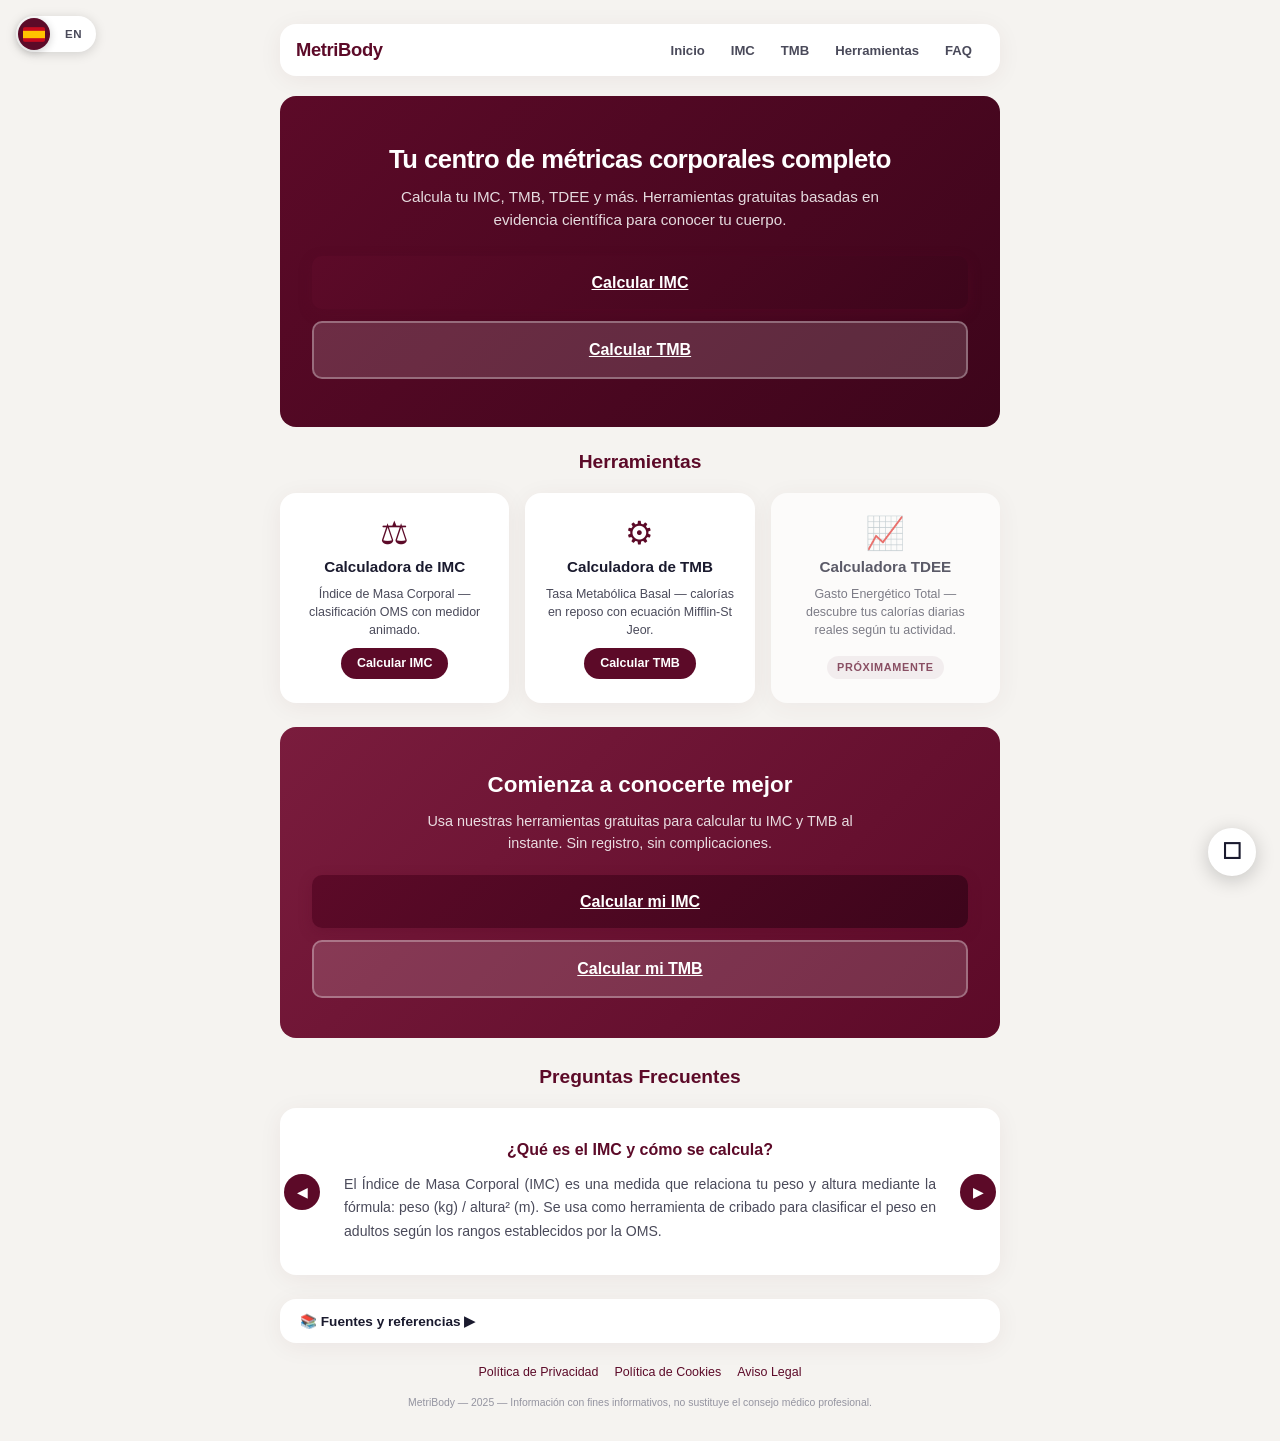
==== commit 4142ed70: "Reajuste de la pagina. Creación de una pagina home/index con información generica, navegador, y boto" ====
--- a/index.html
+++ b/index.html
@@ -4,34 +4,36 @@
   <meta charset="UTF-8">
   <meta name="viewport" content="width=device-width, initial-scale=1.0">
 
-  <title data-i18n="titulo-pagina">Calculadora IMC y TMB — Calcula tu Índice de Masa Corporal y Tasa Metabólica Basal</title>
-  <meta name="description" content="Calcula tu IMC y TMB con medidor animado. Clasificación OMS, déficit y superávit calórico. Gratuito.">
-  <meta name="keywords" content="IMC, calculadora IMC, índice masa corporal, TMB, tasa metabólica basal, calorías, déficit calórico, peso saludable">
+  <title data-i18n="titulo-pagina">MetriBody | Calculadora IMC, TMB y Métricas Corporales</title>
+  <meta name="description" content="Calcula tu IMC, TMB y TDEE gratis. Herramientas de métricas corporales con medidor animado, clasificación OMS y ecuaciones validadas científicamente.">
+  <meta name="keywords" content="IMC, calculadora IMC, TMB, calculadora TMB, TDEE, índice masa corporal, tasa metabólica basal, calorías, déficit calórico, MetriBody">
   <meta name="robots" content="index, follow">
-  <meta name="author" content="Calculadora IMC y TMB">
+  <meta name="author" content="MetriBody">
   <meta name="revisit-after" content="7 days">
-  <link rel="canonical" href="https://calculadoraimc.es/">
-
-  <meta property="og:title" data-i18n-attr="content" data-i18n-key="og-titulo" content="Calculadora IMC y TMB — Gratuita y con medidor animado">
-  <meta property="og:description" data-i18n-attr="content" data-i18n-key="og-desc" content="Calcula tu IMC y TMB al instante. Obtén tu clasificación según la OMS con un medidor visual interactivo.">
+  <link rel="canonical" href="https://metribody.netlify.app/">
+  <link rel="alternate" hreflang="es" href="https://metribody.netlify.app/">
+  <link rel="alternate" hreflang="en" href="https://metribody.netlify.app/">
+
+  <meta property="og:title" data-i18n-attr="content" data-i18n-key="og-titulo" content="MetriBody — Calculadora IMC y TMB gratis con medidor animado">
+  <meta property="og:description" data-i18n-attr="content" data-i18n-key="og-desc" content="Calcula tu IMC, TMB, TDEE y métricas corporales al instante. Clasificación OMS, medidor interactivo y déficit calórico.">
   <meta property="og:type" content="website">
-  <meta property="og:url" content="https://calculadoraimc.es/">
+  <meta property="og:url" content="https://metribody.netlify.app/">
 
   <meta name="twitter:card" content="summary_large_image">
-  <meta name="twitter:title" data-i18n-attr="content" data-i18n-key="tw-titulo" content="Calculadora IMC y TMB">
-  <meta name="twitter:description" data-i18n-attr="content" data-i18n-key="tw-desc" content="Calcula tu IMC y TMB con medidor animado. Clasificación OMS, déficit y superávit calórico.">
+  <meta name="twitter:title" data-i18n-attr="content" data-i18n-key="tw-titulo" content="MetriBody — Calculadora IMC y TMB">
+  <meta name="twitter:description" data-i18n-attr="content" data-i18n-key="tw-desc" content="Calcula tu IMC, TMB y más con medidor animado. Clasificación OMS y déficit calórico.">
 
   <script type="application/ld+json">
   {
     "@context": "https://schema.org",
     "@type": "WebApplication",
-    "name": "Calculadora IMC y TMB",
-    "url": "https://calculadoraimc.es/",
-    "description": "Calcula tu Índice de Masa Corporal (IMC) y Tasa Metabólica Basal (TMB) de forma gratuita. Incluye medidor animado, clasificación OMS y recomendaciones calóricas.",
+    "name": "MetriBody",
+    "url": "https://metribody.netlify.app/",
+    "description": "Calcula tu IMC, TMB, TDEE y métricas corporales de forma gratuita. Incluye medidor animado, clasificación OMS y recomendaciones calóricas.",
     "applicationCategory": "HealthApplication",
     "operatingSystem": "All",
     "browserRequirements": "Requires JavaScript",
-    "inLanguage": "es"
+    "inLanguage": ["es", "en"]
   }
   </script>
 
@@ -42,291 +44,173 @@
 </head>
 <body>
 
-  <main class="contenedor">
-    <header class="encabezado">
-      <div class="icono-encabezado" aria-hidden="true">&#9878;</div>
-      <h1 data-i18n="titulo">Calculadora de IMC &amp; TMB</h1>
-      <p data-i18n="subtitulo">Conoce tu Índice de Masa Corporal y Tasa Metabólica Basal</p>
-    </header>
-
-    <div class="selector-idioma" id="selector-idioma" role="switch" aria-checked="true" aria-label="Cambiar idioma" tabindex="0">
-      <div class="pista-idioma" id="pista-idioma">
-        <span class="texto-es">ES</span>
-        <span class="texto-en">EN</span>
-        <div class="deslizador-idioma" id="deslizador-idioma">
-          <svg class="bandera" viewBox="0 0 30 20" xmlns="http://www.w3.org/2000/svg">
-            <rect width="30" height="20" fill="#C60B1E"/>
-            <rect y="5" width="30" height="10" fill="#FFC400"/>
-          </svg>
+<a href="#contenido-principal" class="enlace-salto">Saltar al contenido</a>
+
+<div class="selector-idioma" id="selector-idioma" role="switch" aria-checked="true" aria-label="Cambiar idioma" tabindex="0">
+  <div class="pista-idioma" id="pista-idioma">
+    <span class="texto-es">ES</span>
+    <span class="texto-en">EN</span>
+    <div class="deslizador-idioma" id="deslizador-idioma">
+      <svg class="bandera" viewBox="0 0 30 20" xmlns="http://www.w3.org/2000/svg">
+        <rect width="30" height="20" fill="#C60B1E"/>
+        <rect y="5" width="30" height="10" fill="#FFC400"/>
+      </svg>
+    </div>
+  </div>
+</div>
+
+<nav class="navegacion-principal" aria-label="Navegación principal">
+  <div class="nav-marca">MetriBody</div>
+  <ul class="nav-lista">
+    <li><a href="index.html" class="nav-link" aria-current="page" data-i18n="nav-inicio">Inicio</a></li>
+    <li><a href="imc.html" class="nav-link" data-i18n="nav-imc">IMC</a></li>
+    <li><a href="tmb.html" class="nav-link" data-i18n="nav-tmb">TMB</a></li>
+    <li class="nav-desplegable">
+      <button class="nav-link" data-i18n="nav-herramientas">Herramientas</button>
+      <ul class="nav-submenu">
+        <li><a href="imc.html" class="nav-link" data-i18n="nav-imc">IMC</a></li>
+        <li><a href="tmb.html" class="nav-link" data-i18n="nav-tmb">TMB</a></li>
+        <li><span class="nav-link" data-i18n="nav-tdee" style="opacity:0.6">TDEE</span></li>
+        <li><span class="nav-link" data-i18n="nav-macros" style="opacity:0.6">Macros</span></li>
+        <li><span class="nav-link" data-i18n="nav-calorias" style="opacity:0.6">Calorías</span></li>
+        <li><span class="nav-link" data-i18n="nav-grasa" style="opacity:0.6">Grasa Corporal</span></li>
+      </ul>
+    </li>
+    <li><a href="#faq" class="nav-link" data-i18n="nav-faq">FAQ</a></li>
+  </ul>
+  <button class="nav-toggle" aria-label="Menú" aria-expanded="false">&#9776;</button>
+</nav>
+
+<main class="contenedor" id="contenido-principal">
+
+  <!-- Hero section -->
+  <section class="hero" aria-label="Presentación">
+    <div class="hero-contenido">
+      <h1 class="hero-titulo" data-i18n="hero-titulo">Tu centro de métricas corporales completo</h1>
+      <p class="hero-subtitulo" data-i18n="hero-subtitulo">Calcula tu IMC, TMB, TDEE y más. Herramientas gratuitas basadas en evidencia científica para conocer tu cuerpo.</p>
+      <div class="hero-acciones">
+        <a href="imc.html" class="btn btn-primario" data-i18n="hero-cta-imc">Calcular IMC</a>
+        <a href="tmb.html" class="btn btn-secundario" data-i18n="hero-cta-tmb">Calcular TMB</a>
+      </div>
+    </div>
+  </section>
+
+  <!-- Tool cards -->
+  <section class="herramientas-seccion" aria-label="Herramientas disponibles">
+    <h2 class="seccion-titulo" data-i18n="herramientas-titulo">Herramientas</h2>
+    <div class="herramientas-cuadricula">
+      <article class="herramienta-tarjeta">
+        <div class="tarjeta-icono" aria-hidden="true">&#9878;</div>
+        <h3 class="tarjeta-titulo" data-i18n="tarjeta-imc-titulo">Calculadora de IMC</h3>
+        <p class="tarjeta-desc" data-i18n="tarjeta-imc-desc">Índice de Masa Corporal — clasificación OMS con medidor animado.</p>
+        <a href="imc.html" class="tarjeta-accion" data-i18n="hero-cta-imc">Calcular IMC</a>
+      </article>
+      <article class="herramienta-tarjeta">
+        <div class="tarjeta-icono" aria-hidden="true">&#9881;</div>
+        <h3 class="tarjeta-titulo" data-i18n="tarjeta-tmb-titulo">Calculadora de TMB</h3>
+        <p class="tarjeta-desc" data-i18n="tarjeta-tmb-desc">Tasa Metabólica Basal — calorías en reposo con ecuación Mifflin-St Jeor.</p>
+        <a href="tmb.html" class="tarjeta-accion" data-i18n="hero-cta-tmb">Calcular TMB</a>
+      </article>
+      <article class="herramienta-tarjeta herramienta-prox">
+        <div class="tarjeta-icono" aria-hidden="true">&#128200;</div>
+        <h3 class="tarjeta-titulo" data-i18n="tarjeta-tdee-titulo">Calculadora TDEE</h3>
+        <p class="tarjeta-desc" data-i18n="tarjeta-tdee-desc">Gasto Energético Total — descubre tus calorías diarias reales según tu actividad.</p>
+        <span class="prox-etiqueta" data-i18n="proximamente">Próximamente</span>
+      </article>
+    </div>
+  </section>
+
+  <!-- CTA -->
+  <section class="cta-seccion" aria-label="Llamada a la acción">
+    <h2 class="cta-titulo" data-i18n="cta-titulo">Comienza a conocerte mejor</h2>
+    <p class="cta-desc" data-i18n="cta-desc">Usa nuestras herramientas gratuitas para calcular tu IMC y TMB al instante. Sin registro, sin complicaciones.</p>
+    <div class="cta-acciones">
+      <a href="imc.html" class="btn btn-primario" data-i18n="cta-btn-imc">Calcular mi IMC</a>
+      <a href="tmb.html" class="btn btn-secundario" data-i18n="cta-btn-tmb">Calcular mi TMB</a>
+    </div>
+  </section>
+
+  <!-- FAQ Slider -->
+  <section class="faq-seccion" id="faq" aria-label="Preguntas frecuentes">
+    <h2 class="seccion-titulo" data-i18n="faq-titulo">Preguntas Frecuentes</h2>
+    <div class="faq-slider-contenedor">
+      <button class="faq-slider-btn faq-slider-prev" id="faq-prev" aria-label="Anterior">&#9664;</button>
+      <div class="faq-slider-viewport">
+        <div class="faq-slider-track" id="faq-track">
+          <div class="faq-slide" data-index="0">
+            <div class="faq-slide-inner">
+              <h3 class="faq-slide-pregunta" data-i18n="faq-q1">¿Qué es el IMC y cómo se calcula?</h3>
+              <p class="faq-slide-respuesta" data-i18n="faq-a1">El Índice de Masa Corporal (IMC) es una medida que relaciona tu peso y altura mediante la fórmula: peso (kg) / altura² (m). Se usa como herramienta de cribado para clasificar el peso en adultos según los rangos establecidos por la OMS.</p>
+            </div>
+          </div>
+          <div class="faq-slide" data-index="1">
+            <div class="faq-slide-inner">
+              <h3 class="faq-slide-pregunta" data-i18n="faq-q2">¿Qué es la TMB y por qué es importante?</h3>
+              <p class="faq-slide-respuesta" data-i18n="faq-a2">La Tasa Metabólica Basal (TMB) son las calorías que tu cuerpo quema en reposo absoluto para mantener funciones vitales. Conocerla es el primer paso para diseñar una dieta personalizada, ya que representa entre el 60-75 % del gasto energético total.</p>
+            </div>
+          </div>
+          <div class="faq-slide" data-index="2">
+            <div class="faq-slide-inner">
+              <h3 class="faq-slide-pregunta" data-i18n="faq-q3">¿Cuál es la diferencia entre IMC y TMB?</h3>
+              <p class="faq-slide-respuesta" data-i18n="faq-a3">El IMC mide la relación entre peso y altura para evaluar si tu peso es saludable. La TMB mide la energía que consumes en reposo. Mientras el IMC te dice "cómo estás", la TMB te dice "cuánta energía necesitas". Son herramientas complementarias.</p>
+            </div>
+          </div>
+          <div class="faq-slide" data-index="3">
+            <div class="faq-slide-inner">
+              <h3 class="faq-slide-pregunta" data-i18n="faq-q4">¿Cómo puedo calcular mi déficit calórico?</h3>
+              <p class="faq-slide-respuesta" data-i18n="faq-a4">Primero calcula tu TMB, multiplícala por tu factor de actividad para obtener tu TDEE, y resta 300-500 kcal. Ese rango es un déficit seguro para perder peso de forma gradual sin perder masa muscular significativa.</p>
+            </div>
+          </div>
+          <div class="faq-slide" data-index="4">
+            <div class="faq-slide-inner">
+              <h3 class="faq-slide-pregunta" data-i18n="faq-q5">¿El IMC es fiable para deportistas?</h3>
+              <p class="faq-slide-respuesta" data-i18n="faq-a5">El IMC tiene limitaciones en personas con alta masa muscular, ya que no distingue entre peso magro y graso. Un deportista puede tener un IMC alto sin tener exceso de grasa. En estos casos se recomienda complementar con medición de pliegues o bioimpedancia.</p>
+            </div>
+          </div>
+          <div class="faq-slide" data-index="5">
+            <div class="faq-slide-inner">
+              <h3 class="faq-slide-pregunta" data-i18n="faq-q6">¿Con qué frecuencia debo calcular mi IMC o TMB?</h3>
+              <p class="faq-slide-respuesta" data-i18n="faq-a6">El IMC puede calcularse mensualmente o al cambiar significativamente de peso. La TMB solo cambia con variaciones importantes en la composición corporal o edad, por lo que basta con recalcularla cada 3-6 meses.</p>
+            </div>
+          </div>
         </div>
       </div>
-    </div>
-
-    <div class="barra-herramientas" role="toolbar" aria-label="Opciones">
-      <div class="grupo-herramientas">
-        <button class="herramienta herramienta-unidad activa" data-unidad="metrico" title="Sistema métrico" aria-label="Cambiar a métrico" data-i18n="metrico">Métrico</button>
-        <button class="herramienta herramienta-unidad" data-unidad="imperial" title="Sistema imperial" aria-label="Cambiar a imperial" data-i18n="imperial">Imperial</button>
-      </div>
-    </div>
-
-    <nav class="pestanas" role="tablist" aria-label="Calculadoras">
-      <button class="btn-pestana activo" data-pestana="imc" role="tab" aria-selected="true" id="pestana-imc" aria-controls="panel-imc" data-i18n="pestana-imc">IMC</button>
-      <button class="btn-pestana" data-pestana="tmb" role="tab" aria-selected="false" id="pestana-tmb" aria-controls="panel-tmb" data-i18n="pestana-tmb">TMB</button>
-    </nav>
-
-    <section class="contenido-pestana activo" id="panel-imc" role="tabpanel" aria-labelledby="pestana-imc">
-      <div class="info-box info-superior">
-        <h3 class="info-box-titulo" data-i18n="imc-que-es-titulo">¿Qué es el Índice de Masa Corporal?</h3>
-        <p class="info-box-texto" data-i18n="imc-que-es-texto">El <strong>Índice de Masa Corporal (IMC)</strong> es una medida estandarizada que relaciona el peso de una persona con su altura mediante la fórmula peso (kg) / altura² (m). La <strong>Organización Mundial de la Salud (OMS)</strong> lo reconoce como herramienta de cribado poblacional para clasificar el estado ponderal en adultos, basándose en estudios epidemiológicos que asocian cada rango con riesgos específicos de enfermedades crónicas. Se calcula de forma idéntica para hombres y mujeres mayores de 20 años. Aunque no mide directamente el porcentaje de grasa corporal, el IMC presenta una correlación moderada-alta con mediciones directas como la plicometría o la absorciometría DEXA. Por su sencillez, bajo coste y nula invasividad, es el método más utilizado en atención primaria y salud pública a nivel global. Sin embargo, tiene limitaciones en personas con alta masa muscular (deportistas), adultos mayores con sarcopenia y ciertos grupos étnicos como la población asiática, donde los puntos de corte pueden diferir.</p>
-        <ul class="info-box-lista" data-i18n="imc-que-es-lista">
-          <li><strong>Clasificación oficial OMS</strong> — ocho categorías que abarcan desde delgadez severa (&lt; 16) hasta obesidad grado III (≥ 40), cada una con implicaciones clínicas distintas.</li>
-          <li><strong>Rango de normopeso</strong> — entre 18.5 y 24.9, se asocia con la menor incidencia de enfermedades cardiovasculares, diabetes tipo 2 y ciertos tipos de cáncer según la OMS y la American Heart Association.</li>
-          <li><strong>Indicador de cribado, no diagnóstico</strong> — los profesionales sanitarios lo complementan con el perímetro de cintura, análisis de sangre y la historia clínica del paciente para obtener una valoración completa.</li>
-        </ul>
-      </div>
-      <article class="tarjeta">
-        <header class="encabezado-tarjeta">
-          <h2 data-i18n="imc-titulo">&#9878; Calcula tu IMC</h2>
-          <p data-i18n="imc-desc">El Índice de Masa Corporal relaciona tu peso y altura para evaluar tu estado nutricional.</p>
-        </header>
-        <form id="formulario-imc" class="formulario" novalidate>
-          <div class="fila-formulario">
-            <div class="grupo-formulario">
-              <label for="peso-imc" data-i18n="peso">Peso <span class="unidad" id="unidad-peso-imc">(kg)</span></label>
-              <div class="envoltorio-input">
-                <input type="number" id="peso-imc" name="peso" data-i18n-placeholder="placeholder-peso" placeholder="Ej: 70" min="1" max="500" step="0.1" required>
-                <span class="unidad-input" id="unidad-input-peso-imc" aria-hidden="true">kg</span>
-              </div>
-            </div>
-            <div class="grupo-formulario">
-              <label for="altura-imc" data-i18n="altura">Altura <span class="unidad" id="unidad-altura-imc">(cm)</span></label>
-              <div class="envoltorio-input">
-                <input type="number" id="altura-imc" name="altura" data-i18n-placeholder="placeholder-altura" placeholder="Ej: 175" min="1" max="300" step="0.1" required>
-                <span class="unidad-input" id="unidad-input-altura-imc" aria-hidden="true">cm</span>
-              </div>
-            </div>
-          </div>
-          <button type="submit" class="btn btn-primario" id="btn-imc">
-            <span class="texto-btn" data-i18n="btn-imc">Calcular IMC</span>
-            <span class="icono-btn" aria-hidden="true">&#10140;</span>
-          </button>
-        </form>
-      </article>
-
-      <div class="tarjeta-resultado" id="resultado-imc" style="display:none" role="region" aria-live="polite">
-        <div class="contenedor-medidor">
-          <svg class="svg-medidor" viewBox="0 0 300 270" aria-hidden="true">
-            <defs>
-              <linearGradient id="gradiente-medidor" x1="0%" y1="0%" x2="100%" y2="0%">
-                <stop offset="0%"   stop-color="#dc2626"/>
-                <stop offset="14%"  stop-color="#ef4444"/>
-                <stop offset="22%"  stop-color="#f59e0b"/>
-                <stop offset="35%"  stop-color="#10b981"/>
-                <stop offset="50%"  stop-color="#10b981"/>
-                <stop offset="65%"  stop-color="#f59e0b"/>
-                <stop offset="78%"  stop-color="#f97316"/>
-                <stop offset="90%"  stop-color="#ef4444"/>
-                <stop offset="100%" stop-color="#dc2626"/>
-              </linearGradient>
-            </defs>
-            <path class="fondo-medidor" d="M 65.15 234.85 A 120 120 0 1 1 234.85 234.85" fill="none" stroke="#d4d4d4" stroke-width="24" stroke-linecap="round"/>
-            <path class="relleno-medidor" id="relleno-medidor" d="M 65.15 234.85 A 120 120 0 1 1 234.85 234.85" fill="none" stroke="url(#gradiente-medidor)" stroke-width="24" stroke-linecap="round" stroke-dasharray="565.487 565.487" stroke-dashoffset="565.487" style="transition: stroke-dashoffset 1.2s cubic-bezier(0.25, 0.46, 0.45, 0.94);"/>
-          </svg>
-          <output class="valor-medidor" id="valor-medidor" for="peso-imc altura-imc">--</output>
-          <span class="etiqueta-medidor" data-i18n="etiqueta-imc">IMC</span>
-        </div>
-
-        <div class="info-resultado">
-          <div class="categoria-resultado" id="categoria-imc"></div>
-          <div class="detalle-resultado" id="detalle-imc"></div>
-        </div>
-
-        <div class="rango-peso-ideal" id="rango-peso-ideal" style="display:none">
-          <strong data-i18n="peso-ideal-label">&#9679; Peso saludable para tu altura:</strong>
-          <span id="texto-rango-peso"></span>
-        </div>
-
-        <div class="tabla-imc" role="table" aria-label="Clasificación del IMC según la OMS">
-          <div class="encabezado-tabla" role="row" data-i18n="tabla-titulo">Clasificaci&oacute;n del IMC</div>
-          <div class="fila-tabla" role="row" data-min="0" data-max="16"><span role="cell">&lt; 16</span><span role="cell" data-i18n="cat-severa">Delgadez severa</span></div>
-          <div class="fila-tabla" role="row" data-min="16" data-max="17"><span role="cell">16 - 16.99</span><span role="cell" data-i18n="cat-moderada">Delgadez moderada</span></div>
-          <div class="fila-tabla" role="row" data-min="17" data-max="18.5"><span role="cell">17 - 18.49</span><span role="cell" data-i18n="cat-leve">Delgadez leve</span></div>
-          <div class="fila-tabla" role="row" data-min="18.5" data-max="25"><span role="cell">18.5 - 24.99</span><span role="cell" data-i18n="cat-normal">Normal</span></div>
-          <div class="fila-tabla" role="row" data-min="25" data-max="30"><span role="cell">25 - 29.99</span><span role="cell" data-i18n="cat-sobrepeso">Sobrepeso</span></div>
-          <div class="fila-tabla" role="row" data-min="30" data-max="35"><span role="cell">30 - 34.99</span><span role="cell" data-i18n="cat-ob1">Obesidad grado I</span></div>
-          <div class="fila-tabla" role="row" data-min="35" data-max="40"><span role="cell">35 - 39.99</span><span role="cell" data-i18n="cat-ob2">Obesidad grado II</span></div>
-          <div class="fila-tabla" role="row" data-min="40" data-max="99"><span role="cell">&ge; 40</span><span role="cell" data-i18n="cat-ob3">Obesidad grado III</span></div>
-        </div>
-      </div>
-
-      <div class="info-box info-inferior">
-        <h3 class="info-box-titulo" data-i18n="imc-importancia-titulo">¿Por qué es importante conocer tu IMC?</h3>
-        <p class="info-box-texto" data-i18n="imc-importancia-texto">Mantener un IMC dentro del rango saludable es uno de los factores modificables más determinantes para la salud a largo plazo. La evidencia científica demuestra que el exceso de peso incrementa significativamente el riesgo de desarrollar múltiples patologías, mientras que un IMC inferior a 18.5 también conlleva riesgos asociados a la desnutrición y la fragilidad ósea. A continuación se detallan las principales condiciones relacionadas con un IMC alterado:</p>
-        <ul class="info-box-lista" data-i18n="imc-importancia-lista">
-          <li><strong>Enfermedades cardiovasculares</strong> — la obesidad aumenta la carga de trabajo del corazón, eleva la presión arterial y los niveles de colesterol LDL, y duplica el riesgo de insuficiencia cardíaca, infarto de miocardio y accidente cerebrovascular.</li>
-          <li><strong>Diabetes tipo 2</strong> — aproximadamente el 80-90 % de las personas con diabetes tipo 2 presentan sobrepeso u obesidad. El tejido adiposo en exceso provoca resistencia a la insulina, mecanismo subyacente de la enfermedad.</li>
-          <li><strong>Problemas articulares y osteoartritis</strong> — cada kilogramo de exceso de peso supone una carga adicional de 4 kg sobre las rodillas, acelerando la degradación del cartílago articular y limitando la movilidad.</li>
-          <li><strong>Apnea obstructiva del sueño</strong> — la acumulación de grasa en el cuello estrecha las vías respiratorias, provocando pausas respiratorias nocturnas que afectan a la calidad del sueño y aumentan el riesgo cardiovascular.</li>
-          <li><strong>Riesgo oncológico elevado</strong> — la OMS asocia la obesidad con un mayor riesgo de cáncer de esófago, colon, mama postmenopáusica, endometrio, riñón e hígado. Se estima que el 25 % de los casos de cáncer a nivel mundial guardan relación con el exceso de peso.</li>
-          <li><strong>Reducción de la esperanza de vida</strong> — la obesidad severa (IMC ≥ 40) puede reducir entre 5 y 10 años la esperanza de vida, un impacto comparable al del tabaquismo crónico.</li>
-        </ul>
-      </div>
-    </section>
-
-    <section class="contenido-pestana" id="panel-tmb" role="tabpanel" aria-labelledby="pestana-tmb">
-      <div class="info-box info-superior">
-        <h3 class="info-box-titulo" data-i18n="tmb-que-es-titulo">¿Qué es la Tasa Metabólica Basal?</h3>
-        <p class="info-box-texto" data-i18n="tmb-que-es-texto">La <strong>Tasa Metabólica Basal (TMB)</strong> es la cantidad mínima de energía que el cuerpo humano necesita para mantener las funciones vitales en estado de reposo absoluto: respiración, circulación sanguínea, termorregulación, actividad neuronal y renovación celular. Representa entre el <strong>60 % y el 75 %</strong> del gasto energético total diario en personas sedentarias, siendo con diferencia el componente más significativo del balance energético. La ecuación de <strong>Mifflin-St Jeor</strong>, publicada en 1990 tras un estudio con 498 individuos sanos de entre 19 y 78 años, es la fórmula predictiva más precisa validada por la comunidad científica para la población general. La Academia de Nutrición y Dietética de Estados Unidos recomienda su uso como primera opción clínica cuando no se dispone de calorimetría indirecta. A diferencia del IMC, la TMB sí requiere datos de sexo y edad porque el metabolismo basal difiere significativamente entre hombres y mujeres y disminuye entre un 1 % y un 2 % por década a partir de los 20 años.</p>
-        <ul class="info-box-lista" data-i18n="tmb-que-es-lista">
-          <li><strong>Ecuación Mifflin-St Jeor (1990)</strong> — TMB hombres = 10 × peso (kg) + 6.25 × altura (cm) − 5 × edad + 5; TMB mujeres = 10 × peso (kg) + 6.25 × altura (cm) − 5 × edad − 161. Basada en 498 sujetos sanos medida por calorimetría indirecta.</li>
-          <li><strong>60-75 % del gasto diario</strong> — muy por encima del efecto termogénico de los alimentos (~10 %) y la actividad física (~15-30 %). Esta proporción convierte a la TMB en el factor clave de cualquier intervención nutricional.</li>
-          <li><strong>Factores determinantes</strong> — peso corporal, altura, edad (declina ~1-2 % por década), sexo (los hombres presentan mayor masa magra) y composición corporal (a más músculo, mayor TMB).</li>
-        </ul>
-      </div>
-      <article class="tarjeta">
-        <header class="encabezado-tarjeta">
-          <h2 data-i18n="tmb-titulo">&#9881; Calcula tu TMB</h2>
-          <p data-i18n="tmb-desc">La Tasa Metabólica Basal son las calor&iacute;as que consumes en reposo. Con ella podr&aacute;s planificar tu dieta con precisi&oacute;n.</p>
-        </header>
-        <form id="formulario-tmb" class="formulario" novalidate>
-          <div class="fila-formulario fila-formulario-3">
-            <div class="grupo-formulario">
-              <label for="peso-tmb" data-i18n="peso">Peso <span class="unidad" id="unidad-peso-tmb">(kg)</span></label>
-              <div class="envoltorio-input">
-                <input type="number" id="peso-tmb" name="peso" data-i18n-placeholder="placeholder-peso" placeholder="Ej: 70" min="1" max="500" step="0.1" required>
-                <span class="unidad-input" id="unidad-input-peso-tmb" aria-hidden="true">kg</span>
-              </div>
-            </div>
-            <div class="grupo-formulario">
-              <label for="altura-tmb" data-i18n="altura">Altura <span class="unidad" id="unidad-altura-tmb">(cm)</span></label>
-              <div class="envoltorio-input">
-                <input type="number" id="altura-tmb" name="altura" data-i18n-placeholder="placeholder-altura" placeholder="Ej: 175" min="1" max="300" step="0.1" required>
-                <span class="unidad-input" id="unidad-input-altura-tmb" aria-hidden="true">cm</span>
-              </div>
-            </div>
-            <div class="grupo-formulario">
-              <label for="edad-tmb" data-i18n="edad">Edad <span class="unidad">(a&ntilde;os)</span></label>
-              <div class="envoltorio-input">
-                <input type="number" id="edad-tmb" name="edad" placeholder="Ej: 25" min="1" max="120" required>
-                <span class="unidad-input" aria-hidden="true">a&ntilde;os</span>
-              </div>
-            </div>
-          </div>
-
-          <div class="fila-formulario">
-            <div class="grupo-formulario">
-              <label data-i18n="sexo">Sexo</label>
-              <div class="grupo-radio">
-                <label class="btn-radio">
-                  <input type="radio" name="sexo" value="hombre" checked>
-                  <span class="indicador-radio" aria-hidden="true"></span>
-                  <span class="etiqueta-radio" data-i18n="hombre">Hombre</span>
-                </label>
-                <label class="btn-radio">
-                  <input type="radio" name="sexo" value="mujer">
-                  <span class="indicador-radio" aria-hidden="true"></span>
-                  <span class="etiqueta-radio" data-i18n="mujer">Mujer</span>
-                </label>
-              </div>
-            </div>
-            <div class="grupo-formulario">
-              <label for="actividad-tmb" data-i18n="actividad">Nivel de actividad</label>
-              <div class="envoltorio-select">
-                <select id="actividad-tmb" name="actividad" required>
-                  <option value="1.2" data-i18n="act-sed">Sedentario — poco o ning&uacute;n ejercicio</option>
-                  <option value="1.375" data-i18n="act-lig">Ligero — 1-3 d&iacute;as/semana</option>
-                  <option value="1.55" selected data-i18n="act-mod">Moderado — 3-5 d&iacute;as/semana</option>
-                  <option value="1.725" data-i18n="act-act">Activo — 6-7 d&iacute;as/semana</option>
-                  <option value="1.9" data-i18n="act-ext">Muy activo — 2 veces/d&iacute;a o trabajo f&iacute;sico</option>
-                </select>
-                <span class="flecha-select" aria-hidden="true">&#9660;</span>
-              </div>
-            </div>
-          </div>
-
-          <button type="submit" class="btn btn-primario" id="btn-tmb">
-            <span class="texto-btn" data-i18n="btn-tmb">Calcular TMB</span>
-            <span class="icono-btn" aria-hidden="true">&#10140;</span>
-          </button>
-        </form>
-      </article>
-
-      <div class="tarjeta-resultado" id="resultado-tmb" style="display:none" role="region" aria-live="polite">
-        <div class="cuadricula-tmb">
-          <div class="metrica-tmb">
-            <output class="valor-metrica" id="tmb-valor">0</output>
-            <div class="etiqueta-metrica">TMB <span class="unidad">kcal/d&iacute;a</span></div>
-            <div class="descripcion-metrica" data-i18n="desc-tmb">Metabolismo basal en reposo</div>
-          </div>
-          <div class="separador-tmb" aria-hidden="true">&rarr;</div>
-          <div class="metrica-tmb">
-            <output class="valor-metrica" id="tdee-valor">0</output>
-            <div class="etiqueta-metrica">TDEE <span class="unidad">kcal/d&iacute;a</span></div>
-            <div class="descripcion-metrica" data-i18n="desc-tdee">Gasto energ&eacute;tico total</div>
-          </div>
-        </div>
-
-        <div class="recomendaciones-tmb">
-          <div class="tarjeta-recomendacion recomendacion-deficit">
-            <div class="titulo-recomendacion" data-i18n="deficit-tit">D&eacute;ficit <span class="emoji-recomendacion" aria-hidden="true">&#128200;</span></div>
-            <output class="valor-recomendacion" id="deficit-valor">0</output>
-            <div class="descripcion-recomendacion" data-i18n="deficit-desc">kcal/d&iacute;a para perder <span id="perdida-valor">0</span> <span class="unidad-perdida" id="unidad-perdida">kg</span>/semana</div>
-          </div>
-          <div class="tarjeta-recomendacion recomendacion-mant">
-            <div class="titulo-recomendacion" data-i18n="mant-tit">Mantenimiento <span class="emoji-recomendacion" aria-hidden="true">&#9888;</span></div>
-            <output class="valor-recomendacion" id="mant-valor">0</output>
-            <div class="descripcion-recomendacion" data-i18n="mant-desc">kcal/d&iacute;a para mantener tu peso</div>
-          </div>
-          <div class="tarjeta-recomendacion recomendacion-super">
-            <div class="titulo-recomendacion" data-i18n="super-tit">Super&aacute;vit <span class="emoji-recomendacion" aria-hidden="true">&#128170;</span></div>
-            <output class="valor-recomendacion" id="superavit-valor">0</output>
-            <div class="descripcion-recomendacion" data-i18n="super-desc">kcal/d&iacute;a para ganar <span id="ganancia-valor">0</span> <span class="unidad-ganancia" id="unidad-ganancia">kg</span>/semana</div>
-          </div>
-        </div>
-
-        <div class="nota-tmb" data-i18n="tmb-nota">
-          <strong>&#9432; Nota:</strong> Estas cifras son estimaciones basadas en la ecuaci&oacute;n Mifflin-St Jeor. Consulta a un profesional de la salud antes de iniciar cualquier dieta o plan de ejercicio.
-        </div>
-      </div>
-
-      <div class="info-box info-inferior">
-        <h3 class="info-box-titulo" data-i18n="tmb-importancia-titulo">¿Por qué es importante calcular tu TMB?</h3>
-        <p class="info-box-texto" data-i18n="tmb-importancia-texto">Conocer tu TMB es el punto de partida de cualquier estrategia nutricional basada en la evidencia. A partir de ella se calcula el Gasto Energético Total (TDEE) multiplicándola por un factor de actividad física, lo que permite diseñar planes de alimentación personalizados con objetivos concretos. Estos son los escenarios más habituales:</p>
-        <ul class="info-box-lista" data-i18n="tmb-importancia-lista">
-          <li><strong>Cálculo del TDEE</strong> — multiplica tu TMB por el factor de actividad: 1.2 (sedentario), 1.375 (ligero), 1.55 (moderado), 1.725 (activo) o 1.9 (muy activo). El resultado son las calorías reales que necesitas cada día según tu estilo de vida.</li>
-          <li><strong>Pérdida de peso controlada</strong> — un déficit calórico de aproximadamente 500 kcal diarias respecto al TDEE permite perder unos 0.5 kg por semana, ritmo considerado seguro y sostenible por la comunidad médica.</li>
-          <li><strong>Ganancia de masa muscular</strong> — un superávit controlado de 300-500 kcal diarias proporciona la energía extra necesaria para la síntesis proteica sin acumular exceso de grasa.</li>
-          <li><strong>Mantenimiento a largo plazo</strong> — ajustar la ingesta calórica al valor exacto del TDEE evita el temido efecto rebote tras una dieta y facilita la adherencia a hábitos saludables.</li>
-          <li><strong>Planificación individualizada</strong> — desde la vida sedentaria (factor 1.2) hasta el entrenamiento de alta intensidad (factor 1.9), la TMB permite adaptar la nutrición al gasto energético real de cada persona.</li>
-        </ul>
-      </div>
-    </section>
-
-    <div class="referencias" id="referencias">
-      <button class="ref-toggle" id="ref-toggle" data-i18n="ref-titulo">📚 Fuentes y referencias ▶</button>
-      <div class="ref-lista" id="ref-lista">
-        <ol>
-          <li><a href="https://www.who.int/news-room/fact-sheets/detail/obesity-and-overweight" target="_blank" rel="noopener noreferrer" data-i18n="ref-1">WHO — Obesity and overweight (clasificación del IMC y prevalencia global)</a></li>
-          <li><a href="https://www.who.int/data/gho/data/themes/topics/topic-details/GHO/body-mass-index" target="_blank" rel="noopener noreferrer" data-i18n="ref-2">WHO Global Health Observatory — Body mass index (BMI) data portal</a></li>
-          <li><a href="https://www.cdc.gov/bmi/adult-calculator/bmi-categories.html" target="_blank" rel="noopener noreferrer" data-i18n="ref-3">CDC — Adult BMI Categories (clasificación oficial de EE.UU.)</a></li>
-          <li><a href="https://www.nhlbi.nih.gov/health/educational/lose_wt/BMI/bmicalc.htm" target="_blank" rel="noopener noreferrer" data-i18n="ref-4">NHLBI / NIH — Calculate Your BMI (National Heart, Lung, and Blood Institute)</a></li>
-          <li><a href="https://www.heart.org/en/healthy-living/healthy-eating/losing-weight/bmi-in-adults" target="_blank" rel="noopener noreferrer" data-i18n="ref-5">American Heart Association — Body Mass Index in Adults</a></li>
-          <li><a href="https://pubmed.ncbi.nlm.nih.gov/2305711/" target="_blank" rel="noopener noreferrer" data-i18n="ref-6">PubMed / NIH — Mifflin-St Jeor original study (Am J Clin Nutr, 1990)</a></li>
-          <li><a href="https://www.aesan.gob.es/" target="_blank" rel="noopener noreferrer" data-i18n="ref-7">AESAN — Agencia Española de Seguridad Alimentaria y Nutrición</a></li>
-          <li><a href="https://www.seen.es/calculadoras/calculadora-imc" target="_blank" rel="noopener noreferrer" data-i18n="ref-8">SEEN — Sociedad Española de Endocrinología y Nutrición</a></li>
-        </ol>
-      </div>
-    </div>
-  </main>
-
-  <footer class="pie-pagina">
-    <p><small data-i18n="footer">Calculadora IMC &amp; TMB &mdash; 2025 &mdash; Informaci&oacute;n con fines informativos, no sustituye el consejo m&eacute;dico profesional.</small></p>
-  </footer>
-
-  <button class="herramienta btn-modo-oscuro-fijo" id="btn-modo-oscuro" title="Modo oscuro" aria-label="Alternar modo oscuro">
-    <span class="icono-modo" id="icono-modo">&#9790;</span>
-  </button>
-
-  <script src="scripts/script.js" defer></script>
+      <button class="faq-slider-btn faq-slider-next" id="faq-next" aria-label="Siguiente">&#9654;</button>
+    </div>
+  </section>
+
+  <!-- Referencias -->
+  <div class="referencias" id="referencias">
+    <button class="ref-toggle" id="ref-toggle" data-i18n="ref-titulo">📚 Fuentes y referencias ▶</button>
+    <div class="ref-lista" id="ref-lista">
+      <ol>
+        <li><a href="https://www.who.int/news-room/fact-sheets/detail/obesity-and-overweight" target="_blank" rel="noopener noreferrer" data-i18n="ref-1">WHO — Obesity and overweight (clasificación del IMC y prevalencia global)</a></li>
+        <li><a href="https://www.who.int/data/gho/data/themes/topics/topic-details/GHO/body-mass-index" target="_blank" rel="noopener noreferrer" data-i18n="ref-2">WHO Global Health Observatory — Body mass index (BMI) data portal</a></li>
+        <li><a href="https://www.cdc.gov/bmi/adult-calculator/bmi-categories.html" target="_blank" rel="noopener noreferrer" data-i18n="ref-3">CDC — Adult BMI Categories (clasificación oficial de EE.UU.)</a></li>
+        <li><a href="https://www.nhlbi.nih.gov/health/educational/lose_wt/BMI/bmicalc.htm" target="_blank" rel="noopener noreferrer" data-i18n="ref-4">NHLBI / NIH — Calculate Your BMI (National Heart, Lung, and Blood Institute)</a></li>
+        <li><a href="https://www.heart.org/en/healthy-living/healthy-eating/losing-weight/bmi-in-adults" target="_blank" rel="noopener noreferrer" data-i18n="ref-5">American Heart Association — Body Mass Index in Adults</a></li>
+        <li><a href="https://pubmed.ncbi.nlm.nih.gov/2305711/" target="_blank" rel="noopener noreferrer" data-i18n="ref-6">PubMed / NIH — Mifflin-St Jeor original study (Am J Clin Nutr, 1990)</a></li>
+        <li><a href="https://www.aesan.gob.es/" target="_blank" rel="noopener noreferrer" data-i18n="ref-7">AESAN — Agencia Española de Seguridad Alimentaria y Nutrición</a></li>
+        <li><a href="https://www.seen.es/calculadoras/calculadora-imc" target="_blank" rel="noopener noreferrer" data-i18n="ref-8">SEEN — Sociedad Española de Endocrinología y Nutrición</a></li>
+      </ol>
+    </div>
+  </div>
+
+</main>
+
+<footer class="pie-pagina">
+  <div class="footer-enlaces">
+    <a href="privacidad.html" data-i18n="footer-privacidad">Política de Privacidad</a>
+    <a href="cookies.html" data-i18n="footer-cookies">Política de Cookies</a>
+    <a href="aviso-legal.html" data-i18n="footer-aviso">Aviso Legal</a>
+  </div>
+  <p><small data-i18n="footer">MetriBody — 2025 — Información con fines informativos, no sustituye el consejo médico profesional.</small></p>
+</footer>
+
+<button class="herramienta btn-modo-oscuro-fijo" id="btn-modo-oscuro" title="Modo oscuro" aria-label="Alternar modo oscuro">
+  <span class="icono-modo" id="icono-modo">&#9790;</span>
+</button>
+
+<script src="scripts/script.js" defer></script>
 </body>
 </html>
--- a/styles/style.css
+++ b/styles/style.css
@@ -1025,6 +1025,420 @@
 }
 
 /* ==========================================
+   Skip link
+   ========================================== */
+
+.enlace-salto {
+  position: absolute;
+  top: -100%;
+  left: 16px;
+  background: var(--vino);
+  color: white;
+  padding: 8px 16px;
+  border-radius: var(--radio-mini);
+  z-index: 9999;
+  font-size: 0.85rem;
+  font-weight: 600;
+  text-decoration: none;
+}
+
+.enlace-salto:focus {
+  top: 8px;
+}
+
+/* ==========================================
+   Navegación principal
+   ========================================== */
+
+.navegacion-principal {
+  width: 100%;
+  max-width: 720px;
+  display: flex;
+  align-items: center;
+  justify-content: space-between;
+  background: var(--superficie);
+  border-radius: var(--radio);
+  box-shadow: var(--sombra);
+  padding: 0 16px;
+  margin-bottom: 20px;
+  min-height: 52px;
+}
+
+.nav-marca {
+  font-size: 1.15rem;
+  font-weight: 800;
+  color: var(--vino);
+  letter-spacing: -0.02em;
+  flex-shrink: 0;
+}
+
+.nav-lista {
+  display: flex;
+  align-items: center;
+  gap: 2px;
+  list-style: none;
+  margin: 0;
+  padding: 0;
+}
+
+.nav-link {
+  display: block;
+  padding: 8px 12px;
+  font-size: 0.82rem;
+  font-weight: 600;
+  color: var(--texto-secundario);
+  text-decoration: none;
+  border-radius: var(--radio-mini);
+  transition: var(--transicion);
+  background: none;
+  border: none;
+  cursor: pointer;
+  font-family: inherit;
+  white-space: nowrap;
+}
+
+.nav-link:hover,
+.nav-link:focus {
+  color: var(--vino);
+  background: rgba(92,10,40,0.04);
+}
+
+.nav-desplegable {
+  position: relative;
+}
+
+.nav-submenu {
+  display: none;
+  position: absolute;
+  top: 100%;
+  right: 0;
+  background: var(--superficie);
+  border-radius: var(--radio-pequeno);
+  box-shadow: var(--sombra-fuerte);
+  padding: 6px;
+  min-width: 180px;
+  list-style: none;
+  z-index: 100;
+}
+
+.nav-desplegable:hover .nav-submenu,
+.nav-desplegable:focus-within .nav-submenu {
+  display: block;
+}
+
+.nav-submenu .nav-link {
+  padding: 8px 14px;
+  font-size: 0.8rem;
+}
+
+.nav-toggle {
+  display: none;
+  background: none;
+  border: none;
+  font-size: 1.5rem;
+  color: var(--vino);
+  cursor: pointer;
+  padding: 8px;
+}
+
+/* ==========================================
+   Hero section
+   ========================================== */
+
+.hero {
+  background: linear-gradient(135deg, var(--vino), var(--vino-oscuro));
+  border-radius: var(--radio);
+  padding: 48px 32px;
+  margin-bottom: 20px;
+  text-align: center;
+  position: relative;
+  overflow: hidden;
+}
+
+.hero-contenido {
+  position: relative;
+  z-index: 1;
+}
+
+.hero-titulo {
+  font-size: 1.6rem;
+  font-weight: 800;
+  color: white;
+  letter-spacing: -0.02em;
+  margin-bottom: 10px;
+  line-height: 1.25;
+}
+
+.hero-subtitulo {
+  font-size: 0.95rem;
+  color: rgba(255,255,255,0.85);
+  max-width: 520px;
+  margin: 0 auto 24px;
+  line-height: 1.5;
+}
+
+.hero-acciones {
+  display: flex;
+  gap: 12px;
+  justify-content: center;
+  flex-wrap: wrap;
+}
+
+.hero-acciones .btn-secundario {
+  background: rgba(255,255,255,0.15);
+  color: white;
+  border: 2px solid rgba(255,255,255,0.3);
+}
+
+.hero-acciones .btn-secundario:hover {
+  background: rgba(255,255,255,0.25);
+  border-color: rgba(255,255,255,0.5);
+}
+
+/* ==========================================
+   Tool cards grid
+   ========================================== */
+
+.herramientas-seccion {
+  margin-bottom: 24px;
+}
+
+.herramientas-cuadricula {
+  display: grid;
+  grid-template-columns: 1fr 1fr 1fr;
+  gap: 16px;
+}
+
+.herramienta-tarjeta {
+  background: var(--superficie);
+  border-radius: var(--radio);
+  box-shadow: var(--sombra);
+  padding: 24px 20px;
+  text-align: center;
+  transition: var(--transicion);
+  display: flex;
+  flex-direction: column;
+  align-items: center;
+  gap: 8px;
+  position: relative;
+}
+
+.herramienta-tarjeta:hover {
+  transform: translateY(-4px);
+  box-shadow: var(--sombra-fuerte);
+}
+
+.tarjeta-icono {
+  font-size: 2rem;
+  line-height: 1;
+  color: var(--vino);
+}
+
+.tarjeta-titulo {
+  font-size: 0.95rem;
+  font-weight: 700;
+  color: var(--texto);
+  line-height: 1.3;
+}
+
+.tarjeta-desc {
+  font-size: 0.78rem;
+  color: var(--texto-secundario);
+  line-height: 1.45;
+  flex: 1;
+}
+
+.tarjeta-accion {
+  display: inline-block;
+  margin-top: auto;
+  font-size: 0.78rem;
+  padding: 6px 16px;
+  border-radius: 20px;
+  background: var(--vino);
+  color: white;
+  text-decoration: none;
+  font-weight: 600;
+  transition: var(--transicion);
+}
+
+.tarjeta-accion:hover {
+  background: var(--vino-brillante);
+  transform: scale(1.05);
+}
+
+.herramienta-prox {
+  opacity: 0.7;
+}
+
+.herramienta-prox:hover {
+  opacity: 1;
+}
+
+.prox-etiqueta {
+  font-size: 0.68rem;
+  font-weight: 700;
+  text-transform: uppercase;
+  letter-spacing: 0.06em;
+  color: var(--vino);
+  background: rgba(92,10,40,0.08);
+  padding: 3px 10px;
+  border-radius: 20px;
+  margin-top: auto;
+}
+
+/* ==========================================
+   Section title (shared)
+   ========================================== */
+
+.seccion-titulo {
+  font-size: 1.2rem;
+  font-weight: 700;
+  color: var(--vino);
+  margin-bottom: 16px;
+  text-align: center;
+}
+
+.calculadoras-seccion {
+  margin-bottom: 24px;
+}
+
+/* ==========================================
+   FAQ Slider
+   ========================================== */
+
+.faq-seccion {
+  margin-bottom: 24px;
+}
+
+.faq-slider-contenedor {
+  position: relative;
+  background: var(--superficie);
+  border-radius: var(--radio);
+  box-shadow: var(--sombra);
+}
+
+.faq-slider-viewport {
+  overflow: hidden;
+  margin: 0 44px;
+}
+
+.faq-slider-track {
+  display: flex;
+  transition: transform 0.5s cubic-bezier(0.4, 0, 0.2, 1);
+  min-height: 120px;
+}
+
+.faq-slide {
+  flex: 0 0 100%;
+  width: 100%;
+  box-sizing: border-box;
+}
+
+.faq-slide-inner {
+  padding: 32px 20px;
+}
+
+.faq-slide-pregunta {
+  font-size: 1rem;
+  font-weight: 700;
+  color: var(--vino);
+  margin-bottom: 12px;
+  line-height: 1.3;
+  text-align: center;
+}
+
+.faq-slide-respuesta {
+  font-size: 0.88rem;
+  line-height: 1.65;
+  color: var(--texto-secundario);
+  margin: 0;
+  text-align: justify;
+}
+
+.faq-slider-btn {
+  position: absolute;
+  top: 50%;
+  transform: translateY(-50%);
+  z-index: 2;
+  background: var(--vino);
+  color: white;
+  border: none;
+  width: 36px;
+  height: 36px;
+  border-radius: 50%;
+  font-size: 0.9rem;
+  cursor: pointer;
+  display: flex;
+  align-items: center;
+  justify-content: center;
+  transition: var(--transicion);
+}
+
+.faq-slider-btn:hover {
+  background: var(--vino-brillante);
+  transform: translateY(-50%) scale(1.1);
+}
+
+.faq-slider-btn:active {
+  transform: translateY(-50%) scale(0.95);
+}
+
+.faq-slider-prev {
+  left: 4px;
+}
+
+.faq-slider-next {
+  right: 4px;
+}
+
+
+
+/* ==========================================
+   CTA section
+   ========================================== */
+
+.cta-seccion {
+  background: linear-gradient(135deg, var(--vino-claro), var(--vino));
+  border-radius: var(--radio);
+  padding: 40px 32px;
+  margin-bottom: 24px;
+  text-align: center;
+}
+
+.cta-titulo {
+  font-size: 1.4rem;
+  font-weight: 800;
+  color: white;
+  margin-bottom: 8px;
+}
+
+.cta-desc {
+  font-size: 0.9rem;
+  color: rgba(255,255,255,0.85);
+  max-width: 440px;
+  margin: 0 auto 20px;
+  line-height: 1.5;
+}
+
+.cta-acciones {
+  display: flex;
+  gap: 12px;
+  justify-content: center;
+  flex-wrap: wrap;
+}
+
+.cta-acciones .btn-secundario {
+  background: rgba(255,255,255,0.15);
+  color: white;
+  border: 2px solid rgba(255,255,255,0.3);
+}
+
+.cta-acciones .btn-secundario:hover {
+  background: rgba(255,255,255,0.25);
+  border-color: rgba(255,255,255,0.5);
+}
+
+/* ==========================================
    Pie de página
    ========================================== */
 
@@ -1037,6 +1451,14 @@
   color: var(--texto-sutil);
 }
 
+.footer-enlaces {
+  display: flex;
+  gap: 16px;
+  justify-content: center;
+  flex-wrap: wrap;
+  margin-bottom: 10px;
+}
+
 .pie-pagina a {
   color: var(--vino);
   text-decoration: none;
@@ -1047,6 +1469,32 @@
 }
 
 /* ==========================================
+   Breadcrumb
+   ========================================== */
+
+.migaja {
+  font-size: 0.8rem;
+  color: var(--texto-sutil);
+  margin-bottom: 16px;
+  padding: 8px 0;
+}
+
+.migaja a {
+  color: var(--vino);
+  text-decoration: none;
+  font-weight: 500;
+}
+
+.migaja a:hover {
+  text-decoration: underline;
+}
+
+.migaja span {
+  color: var(--texto-secundario);
+  font-weight: 600;
+}
+
+/* ==========================================
    Responsive
    ========================================== */
 
@@ -1108,6 +1556,75 @@
   .grupo-radio {
     flex-direction: column;
   }
+
+  .hero {
+    padding: 32px 20px;
+  }
+
+  .hero-titulo {
+    font-size: 1.25rem;
+  }
+
+  .hero-subtitulo {
+    font-size: 0.85rem;
+  }
+
+  .herramientas-cuadricula {
+    grid-template-columns: 1fr 1fr;
+  }
+
+  .herramienta-tarjeta {
+    padding: 18px 14px;
+  }
+
+  .cta-seccion {
+    padding: 28px 20px;
+  }
+
+  .cta-titulo {
+    font-size: 1.15rem;
+  }
+
+  .navegacion-principal {
+    flex-wrap: wrap;
+    padding: 8px 12px;
+  }
+
+  .nav-lista {
+    display: none;
+    width: 100%;
+    flex-direction: column;
+    padding: 8px 0;
+    gap: 2px;
+  }
+
+  .nav-lista.visible {
+    display: flex;
+  }
+
+  .nav-toggle {
+    display: block;
+  }
+
+  .nav-submenu {
+    position: static;
+    box-shadow: none;
+    padding: 0 0 0 16px;
+  }
+
+  .nav-desplegable:hover .nav-submenu {
+    display: none;
+  }
+
+  .nav-desplegable.nav-abierto .nav-submenu {
+    display: block;
+  }
+}
+
+@media (max-width: 480px) {
+  .herramientas-cuadricula {
+    grid-template-columns: 1fr;
+  }
 }
 
 @media (min-width: 641px) and (max-width: 768px) {
@@ -1118,4 +1635,8 @@
   .recomendaciones-tmb .tarjeta-recomendacion:last-child {
     grid-column: span 2;
   }
-}
+
+  .herramientas-cuadricula {
+    grid-template-columns: 1fr 1fr;
+  }
+}
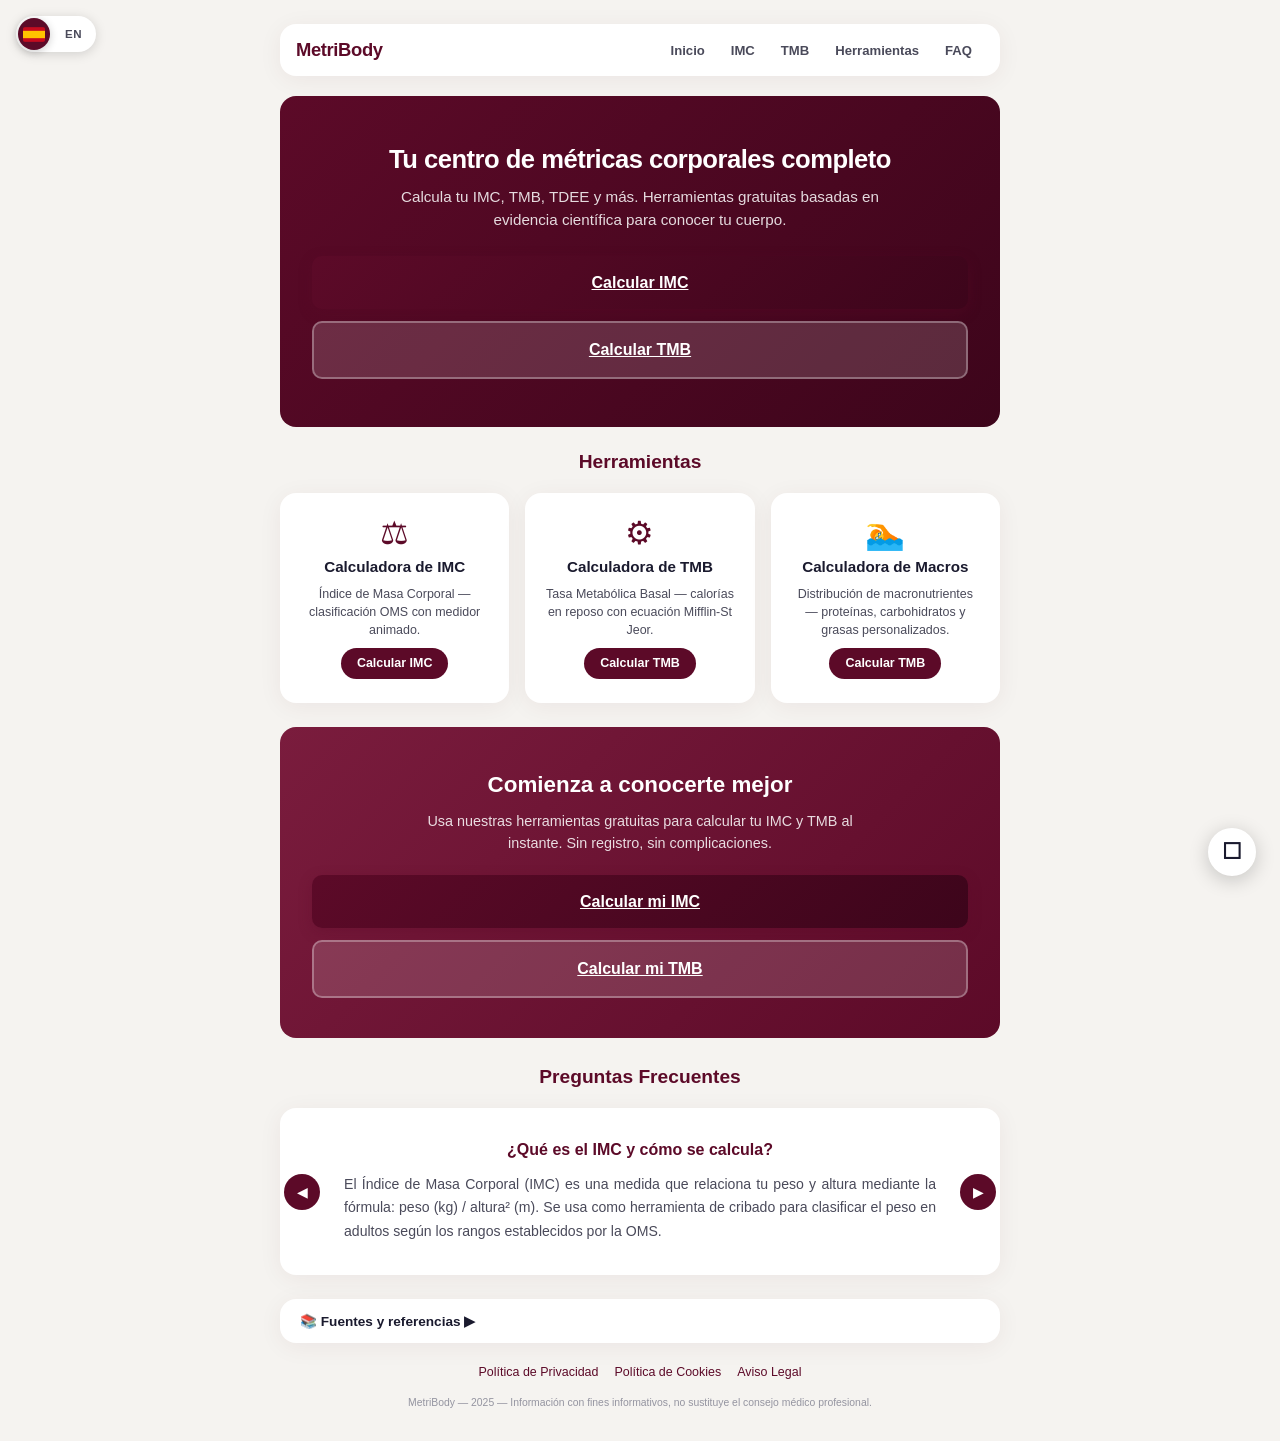
==== commit d88fc2f2: "Creación de calculadora de macros. Añadir TDEE y tabla de comparativa por nivel de actividad a la pa" ====
--- a/index.html
+++ b/index.html
@@ -70,8 +70,7 @@
       <ul class="nav-submenu">
         <li><a href="imc.html" class="nav-link" data-i18n="nav-imc">IMC</a></li>
         <li><a href="tmb.html" class="nav-link" data-i18n="nav-tmb">TMB</a></li>
-        <li><span class="nav-link" data-i18n="nav-tdee" style="opacity:0.6">TDEE</span></li>
-        <li><span class="nav-link" data-i18n="nav-macros" style="opacity:0.6">Macros</span></li>
+        <li><a href="macros.html" class="nav-link" data-i18n="nav-macros">Macros</a></li>
         <li><span class="nav-link" data-i18n="nav-calorias" style="opacity:0.6">Calorías</span></li>
         <li><span class="nav-link" data-i18n="nav-grasa" style="opacity:0.6">Grasa Corporal</span></li>
       </ul>
@@ -111,11 +110,11 @@
         <p class="tarjeta-desc" data-i18n="tarjeta-tmb-desc">Tasa Metabólica Basal — calorías en reposo con ecuación Mifflin-St Jeor.</p>
         <a href="tmb.html" class="tarjeta-accion" data-i18n="hero-cta-tmb">Calcular TMB</a>
       </article>
-      <article class="herramienta-tarjeta herramienta-prox">
-        <div class="tarjeta-icono" aria-hidden="true">&#128200;</div>
-        <h3 class="tarjeta-titulo" data-i18n="tarjeta-tdee-titulo">Calculadora TDEE</h3>
-        <p class="tarjeta-desc" data-i18n="tarjeta-tdee-desc">Gasto Energético Total — descubre tus calorías diarias reales según tu actividad.</p>
-        <span class="prox-etiqueta" data-i18n="proximamente">Próximamente</span>
+      <article class="herramienta-tarjeta">
+        <div class="tarjeta-icono" aria-hidden="true">&#127946;</div>
+        <h3 class="tarjeta-titulo" data-i18n="tarjeta-macros-titulo">Calculadora de Macros</h3>
+        <p class="tarjeta-desc" data-i18n="tarjeta-macros-desc">Distribución de macronutrientes — proteínas, carbohidratos y grasas personalizados.</p>
+        <a href="macros.html" class="tarjeta-accion" data-i18n="hero-cta-tmb">Calcular Macros</a>
       </article>
     </div>
   </section>
--- a/styles/style.css
+++ b/styles/style.css
@@ -1012,6 +1012,97 @@
 }
 
 /* ==========================================
+   Macros result grid & bar
+   ========================================== */
+
+.macros-resumen {
+  text-align: center;
+  margin-bottom: 20px;
+}
+
+.macros-grid {
+  display: grid;
+  grid-template-columns: 1fr 1fr 1fr;
+  gap: 12px;
+  margin-bottom: 20px;
+}
+
+.macros-card {
+  background: var(--superficie);
+  border: 1px solid var(--borde);
+  border-radius: var(--radio-pequeno);
+  padding: 20px 14px;
+  text-align: center;
+  transition: var(--transicion);
+}
+
+.macros-card:hover {
+  transform: translateY(-2px);
+  box-shadow: var(--sombra);
+}
+
+.macros-card-header {
+  display: flex;
+  align-items: center;
+  justify-content: center;
+  gap: 6px;
+  margin-bottom: 8px;
+}
+
+.macros-card-dot {
+  width: 10px;
+  height: 10px;
+  border-radius: 50%;
+  flex-shrink: 0;
+}
+
+.macros-card-name {
+  font-size: 0.88rem;
+  font-weight: 700;
+  color: var(--texto);
+}
+
+.macros-card-grams {
+  display: block;
+  font-size: 2rem;
+  font-weight: 800;
+  color: var(--vino);
+  line-height: 1.2;
+  background: none;
+  border: none;
+}
+
+.macros-card-unit {
+  font-size: 0.72rem;
+  color: var(--texto-sutil);
+  margin-bottom: 4px;
+}
+
+.macros-card-pct {
+  font-size: 0.85rem;
+  color: var(--texto-secundario);
+  font-weight: 600;
+}
+
+.macros-card-pct output {
+  font-weight: 700;
+}
+
+.macros-bar {
+  display: flex;
+  height: 20px;
+  border-radius: 10px;
+  overflow: hidden;
+  margin-bottom: 16px;
+}
+
+.macros-bar-segment {
+  height: 100%;
+  transition: width 0.6s ease;
+  min-width: 4px;
+}
+
+/* ==========================================
    Error formulario
    ========================================== */
 
